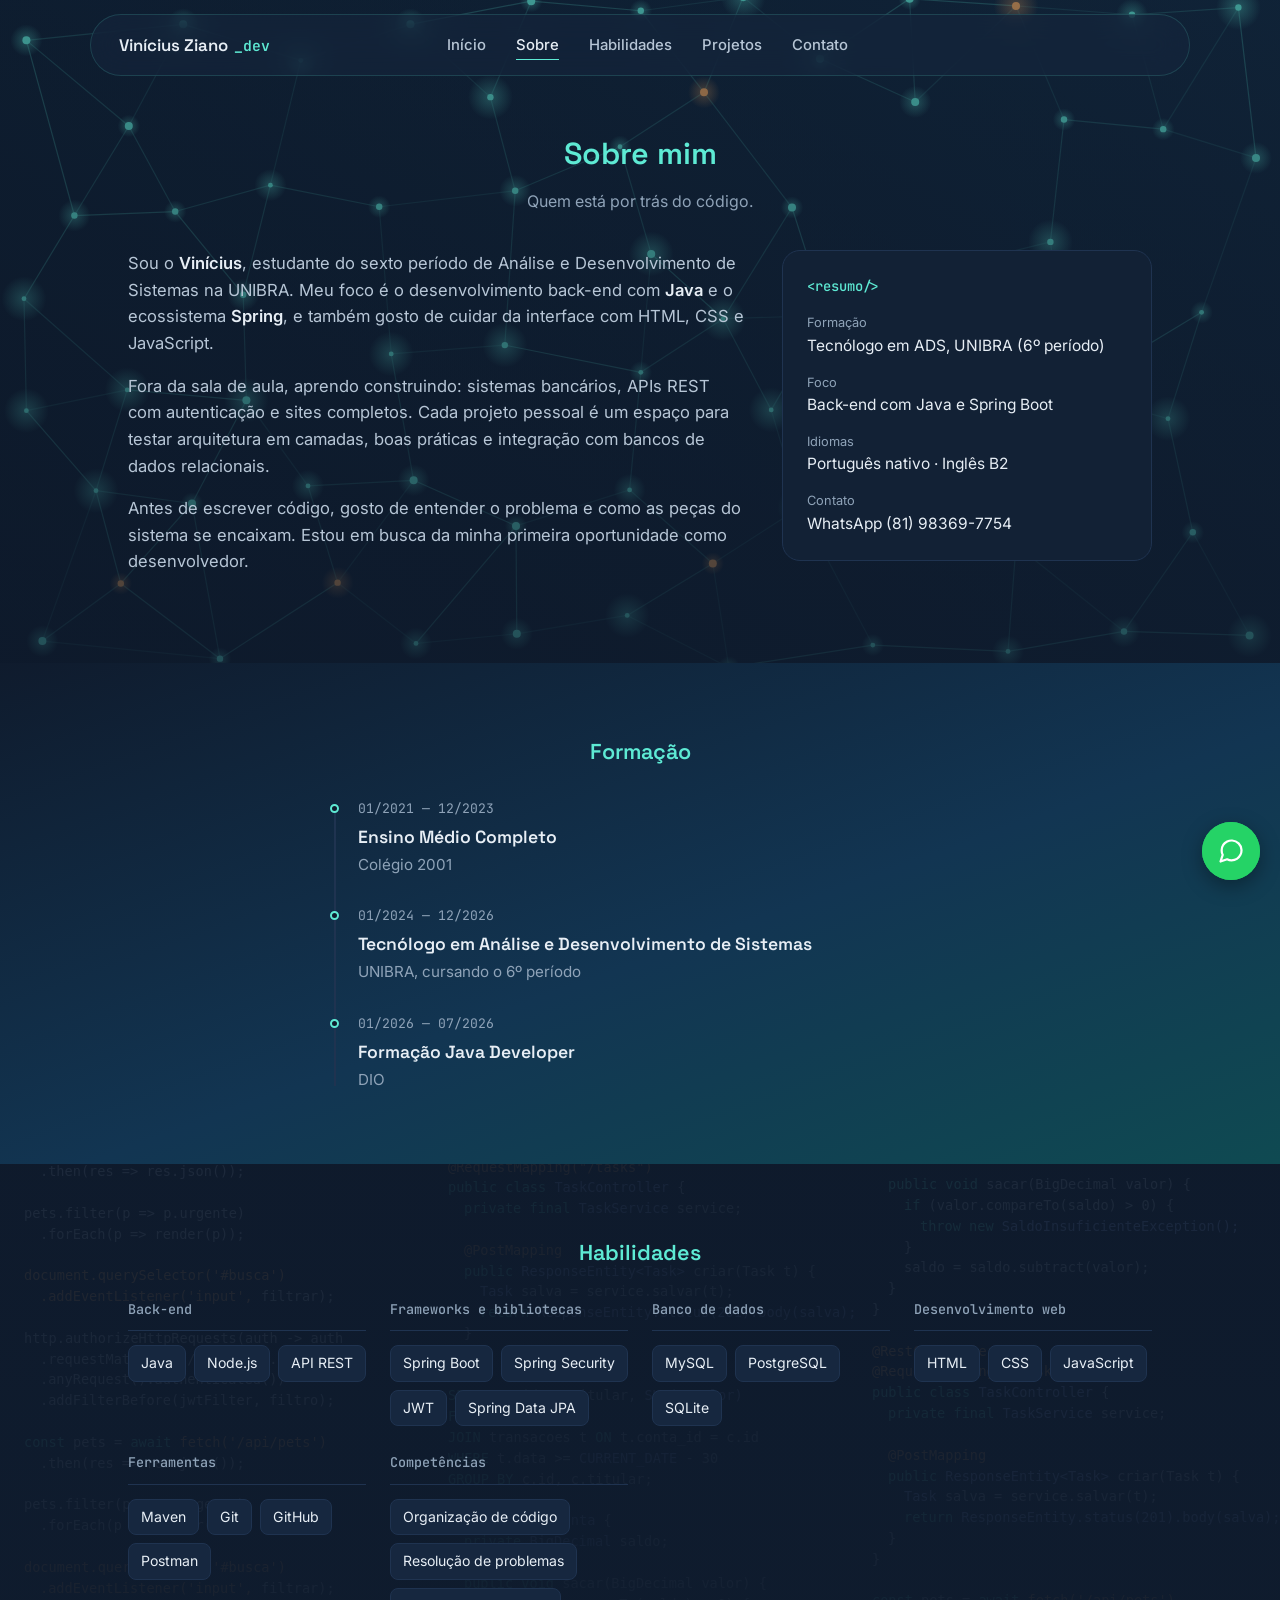
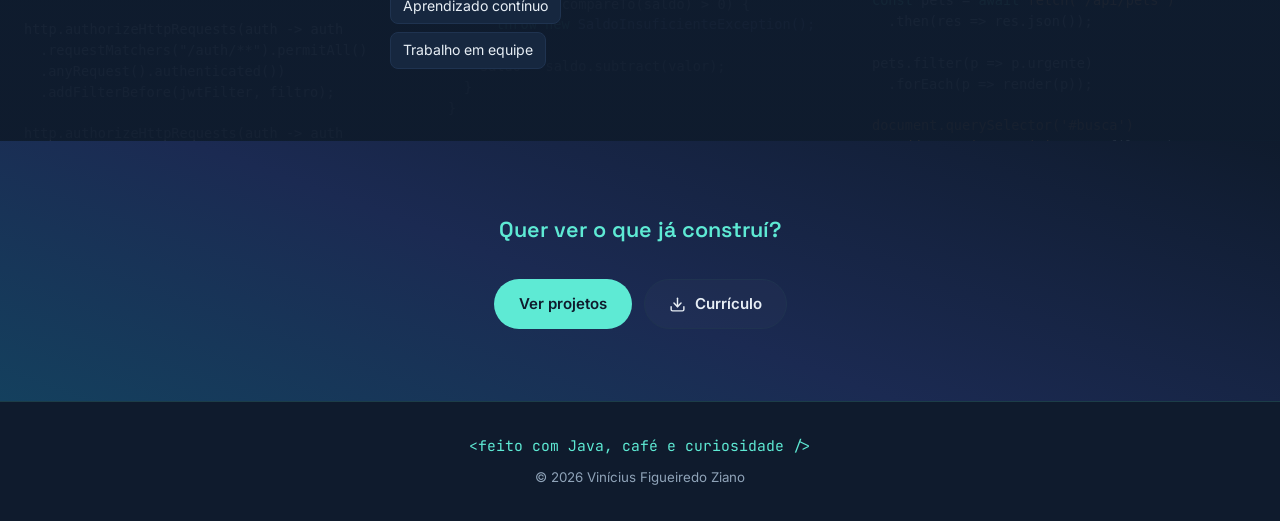
==== sobre.html @ af597173 "Portfólio em duas páginas: início e sobre - Nova página inicial com hero, tecnologias, projetos e co" ====
<!DOCTYPE html>
<html lang="pt-BR">
<head>
<meta charset="UTF-8">
<meta name="viewport" content="width=device-width, initial-scale=1, viewport-fit=cover">
<meta name="description" content="Portfólio de Vinícius Figueiredo Ziano, desenvolvedor de software com foco em Java e Spring Boot.">
<meta name="theme-color" content="#0F1B2D">
<title>Sobre | Vinícius Ziano</title>
<link rel="preconnect" href="https://fonts.googleapis.com"><link rel="preconnect" href="https://fonts.gstatic.com" crossorigin><link href="https://fonts.googleapis.com/css2?family=Space+Grotesk:wght@500;600;700&family=Inter:wght@400;500;600&family=JetBrains+Mono:wght@400;500&display=swap" rel="stylesheet">
<link rel="icon" type="image/png" href="images/icone-portif%C3%B3lio.png">
<link rel="stylesheet" href="css/style.css">
</head>
<body>
<header class="site-header" id="siteHeader">
  <nav class="nav" aria-label="Principal">
    <a class="brand" href="index.html">Vinícius Ziano<span>_dev</span></a>
    <ul class="nav-links" id="navLinks"><li><a href="index.html">Início</a></li><li><a aria-current="page" href="sobre.html">Sobre</a></li><li><a href="index.html#habilidades">Habilidades</a></li><li><a href="index.html#projetos">Projetos</a></li><li><a href="index.html#contato">Contato</a></li></ul>
    <button class="nav-toggle" id="navToggle" type="button" aria-label="Abrir menu" aria-expanded="false"><span></span><span></span><span></span></button>
  </nav>
</header>
<main>
<section class="about-hero bg-img-network">
  <div class="wrap">
    <h1 class="section-title">Sobre mim</h1>
    <p class="section-sub">Quem está por trás do código.</p>
    <div class="about-grid">
      <div class="about-text">
        <p>Sou o <strong>Vinícius</strong>, estudante do sexto período de Análise e Desenvolvimento de Sistemas na UNIBRA. Meu foco é o desenvolvimento back-end com <strong>Java</strong> e o ecossistema <strong>Spring</strong>, e também gosto de cuidar da interface com HTML, CSS e JavaScript.</p>
        <p>Fora da sala de aula, aprendo construindo: sistemas bancários, APIs REST com autenticação e sites completos. Cada projeto pessoal é um espaço para testar arquitetura em camadas, boas práticas e integração com bancos de dados relacionais.</p>
        <p>Antes de escrever código, gosto de entender o problema e como as peças do sistema se encaixam. Estou em busca da minha primeira oportunidade como desenvolvedor.</p>
      </div>
      <aside class="facts" aria-label="Resumo">
        <h3>&lt;resumo/&gt;</h3>
        <dl>
          <div><dt>Formação</dt><dd>Tecnólogo em ADS, UNIBRA (6º período)</dd></div>
          <div><dt>Foco</dt><dd>Back-end com Java e Spring Boot</dd></div>
          <div><dt>Idiomas</dt><dd>Português nativo · Inglês B2</dd></div>
          <div><dt>Contato</dt><dd>WhatsApp (81) 98369-7754</dd></div>
        </dl>
      </aside>
    </div>
  </div>
</section>
<section class="bg-grad-a">
  <div class="wrap">
    <h2 class="block-title">Formação</h2>
    <div class="timeline">
      <div class="tl-item"><div class="tl-period">01/2021 — 12/2023</div><h3>Ensino Médio Completo</h3><p>Colégio 2001</p></div>
      <div class="tl-item"><div class="tl-period">01/2024 — 12/2026</div><h3>Tecnólogo em Análise e Desenvolvimento de Sistemas</h3><p>UNIBRA, cursando o 6º período</p></div>
      <div class="tl-item"><div class="tl-period">01/2026 — 07/2026</div><h3>Formação Java Developer</h3><p>DIO</p></div>
    </div>
  </div>
</section>
<section class="bg-img-code">
  <div class="wrap">
    <h2 class="block-title">Habilidades</h2>
    <div class="skills-grid"><div class="skill-group"><h3>Back-end</h3><div class="chips"><span class="chip">Java</span><span class="chip">Node.js</span><span class="chip">API REST</span></div></div><div class="skill-group"><h3>Frameworks e bibliotecas</h3><div class="chips"><span class="chip">Spring Boot</span><span class="chip">Spring Security</span><span class="chip">JWT</span><span class="chip">Spring Data JPA</span></div></div><div class="skill-group"><h3>Banco de dados</h3><div class="chips"><span class="chip">MySQL</span><span class="chip">PostgreSQL</span><span class="chip">SQLite</span></div></div><div class="skill-group"><h3>Desenvolvimento web</h3><div class="chips"><span class="chip">HTML</span><span class="chip">CSS</span><span class="chip">JavaScript</span></div></div><div class="skill-group"><h3>Ferramentas</h3><div class="chips"><span class="chip">Maven</span><span class="chip">Git</span><span class="chip">GitHub</span><span class="chip">Postman</span></div></div><div class="skill-group"><h3>Competências</h3><div class="chips"><span class="chip">Organização de código</span><span class="chip">Resolução de problemas</span><span class="chip">Aprendizado contínuo</span><span class="chip">Trabalho em equipe</span></div></div></div>
  </div>
</section>
<section class="cta-band bg-grad-b">
  <div class="wrap">
    <h2 class="block-title">Quer ver o que já construí?</h2>
    <div class="hero-cta">
      <a class="btn btn-primary" href="index.html#projetos">Ver projetos</a>
      <a class="btn btn-ghost" href="assets/curriculo-vinicius-ziano.pdf" target="_blank" rel="noopener"><svg viewBox="0 0 24 24" fill="none" stroke="currentColor" stroke-width="2" stroke-linecap="round" stroke-linejoin="round" aria-hidden="true"><path d="M21 15v4a2 2 0 0 1-2 2H5a2 2 0 0 1-2-2v-4"/><polyline points="7 10 12 15 17 10"/><line x1="12" y1="15" x2="12" y2="3"/></svg>Currículo</a>
    </div>
  </div>
</section>
</main>
<footer class="site-footer"><div class="wrap">
  <p class="code-sign">&lt;feito com Java, café e curiosidade /&gt;</p>
  <small>© 2026 Vinícius Figueiredo Ziano</small>
</div></footer>
<a href="https://wa.me/5581983697754" target="_blank" rel="noopener" class="whats-float" aria-label="Falar no WhatsApp"><svg viewBox="0 0 24 24" fill="none" stroke="currentColor" stroke-width="1.9" stroke-linecap="round" stroke-linejoin="round" aria-hidden="true"><path d="M21 11.5a8.38 8.38 0 0 1-.9 3.8 8.5 8.5 0 0 1-7.6 4.7 8.38 8.38 0 0 1-3.8-.9L3 21l1.9-5.7a8.38 8.38 0 0 1-.9-3.8 8.5 8.5 0 0 1 4.7-7.6 8.38 8.38 0 0 1 3.8-.9h.5a8.48 8.48 0 0 1 8 8v.5z"/></svg></a>
<script src="js/main.js"></script>
</body>
</html>
---- css/style.css ----
/* ============ Tokens ============ */
:root {
  --ink-900: #0F1B2D;
  --ink-850: #122135;
  --ink-800: #16273F;
  --ink-700: #1F3350;
  --line: rgba(94, 234, 212, 0.16);
  --cyan: #5EEAD4;
  --cyan-dim: rgba(94, 234, 212, 0.55);
  --amber: #F2A65A;
  --text-100: #E7EEF5;
  --text-300: #B7C6D6;
  --text-400: #8FA3B8;
  --font-display: 'Space Grotesk', 'Inter', sans-serif;
  --font-body: 'Inter', sans-serif;
  --font-mono: 'JetBrains Mono', ui-monospace, monospace;
  --header-h: 60px;
}

*, *::before, *::after { box-sizing: border-box; }
* { margin: 0; padding: 0; }

html { scroll-behavior: smooth; }
body {
  background: var(--ink-900);
  color: var(--text-100);
  font-family: var(--font-body);
  line-height: 1.6;
  -webkit-font-smoothing: antialiased;
  overflow-x: hidden;
}
img, svg { max-width: 100%; }
ul { list-style: none; }
button { font: inherit; color: inherit; }

@media (prefers-reduced-motion: reduce) {
  html { scroll-behavior: auto; }
  *, *::before, *::after { animation: none !important; transition-duration: 0.001ms !important; }
}

a:focus-visible, button:focus-visible {
  outline: 2px solid var(--cyan);
  outline-offset: 3px;
}

.wrap { max-width: 1080px; margin: 0 auto; padding: 0 28px; }
@media (max-width: 640px) { .wrap { padding: 0 20px; } }

.sr-only {
  position: absolute; width: 1px; height: 1px; overflow: hidden;
  clip: rect(0 0 0 0); white-space: nowrap;
}

/* ============ Cabeçalho (pílula translúcida) ============ */
.site-header {
  position: fixed;
  top: calc(14px + env(safe-area-inset-top, 0px));
  left: 50%;
  transform: translateX(-50%);
  width: min(1100px, calc(100% - 28px));
  z-index: 100;
  border-radius: 999px;
  background: rgba(22, 39, 63, 0.5);
  backdrop-filter: blur(16px);
  -webkit-backdrop-filter: blur(16px);
  border: 1px solid var(--line);
  transition: background 0.3s ease, box-shadow 0.3s ease;
}
.site-header.scrolled {
  background: rgba(18, 33, 53, 0.82);
  box-shadow: 0 10px 30px rgba(0, 0, 0, 0.35);
}
.nav {
  display: grid;
  grid-template-columns: 1fr auto 1fr;
  align-items: center;
  height: var(--header-h);
  padding: 0 14px 0 28px;
}
.brand {
  justify-self: start;
  display: flex;
  align-items: baseline;
  gap: 6px;
  font-family: var(--font-display);
  font-weight: 600;
  font-size: 1.05rem;
  color: var(--text-100);
  text-decoration: none;
  background: none;
  border: none;
  cursor: pointer;
}
.brand span { color: var(--cyan); font-family: var(--font-mono); font-size: 0.92rem; }

.nav-links { display: flex; gap: 30px; grid-column: 2; }
.nav-links a, .nav-links button {
  position: relative;
  background: none;
  border: none;
  cursor: pointer;
  padding: 6px 0;
  font-family: var(--font-body);
  font-size: 0.93rem;
  font-weight: 500;
  color: var(--text-300);
  text-decoration: none;
  transition: color 0.2s ease;
}
.nav-links a::after, .nav-links button::after {
  content: '';
  position: absolute; left: 0; bottom: 0;
  width: 0; height: 1.5px;
  background: var(--cyan);
  transition: width 0.25s ease;
}
.nav-links a:hover, .nav-links button:hover,
.nav-links [aria-current="page"] { color: var(--text-100); }
.nav-links a:hover::after, .nav-links button:hover::after,
.nav-links [aria-current="page"]::after { width: 100%; }

.nav-toggle { display: none; }

@media (max-width: 760px) {
  .nav { grid-template-columns: 1fr auto; padding: 0 12px 0 22px; }
  .nav-links {
    display: none;
    position: absolute;
    top: calc(100% + 10px);
    left: 0; right: 0;
    flex-direction: column;
    gap: 0;
    padding: 8px;
    border-radius: 20px;
    background: rgba(18, 33, 53, 0.96);
    border: 1px solid var(--line);
    box-shadow: 0 14px 34px rgba(0, 0, 0, 0.4);
  }
  .nav-links.open { display: flex; }
  .nav-links li { width: 100%; }
  .nav-links a, .nav-links button { display: block; width: 100%; text-align: left; padding: 14px 16px; border-radius: 12px; }
  .nav-links a::after, .nav-links button::after { display: none; }
  .nav-links a:hover, .nav-links button:hover { background: rgba(94, 234, 212, 0.07); }
  .nav-toggle {
    display: flex; flex-direction: column; gap: 5px;
    grid-column: 2;
    background: none; border: none; cursor: pointer; padding: 10px;
  }
  .nav-toggle span { width: 22px; height: 1.5px; background: var(--text-100); transition: transform 0.25s ease, opacity 0.25s ease; }
  .nav-toggle.open span:nth-child(1) { transform: translateY(6.5px) rotate(45deg); }
  .nav-toggle.open span:nth-child(2) { opacity: 0; }
  .nav-toggle.open span:nth-child(3) { transform: translateY(-6.5px) rotate(-45deg); }
}

/* ============ Botões ============ */
.btn {
  display: inline-flex; align-items: center; gap: 9px;
  padding: 12px 24px;
  border-radius: 999px;
  border: 1px solid transparent;
  font-family: var(--font-body);
  font-weight: 600;
  font-size: 0.94rem;
  text-decoration: none;
  cursor: pointer;
  transition: transform 0.18s ease, background 0.18s ease, border-color 0.18s ease;
}
.btn:hover { transform: translateY(-2px); }
.btn svg { width: 17px; height: 17px; flex: none; }
.btn-primary { background: var(--cyan); color: var(--ink-900); }
.btn-primary:hover { background: #7ff0e2; }
.btn-ghost { background: rgba(255,255,255,0.02); border-color: var(--ink-700); color: var(--text-100); }
.btn-ghost:hover { border-color: var(--cyan-dim); background: rgba(94, 234, 212, 0.06); }
.btn-sm { padding: 9px 18px; font-size: 0.88rem; }

/* ============ Seções ============ */
.page[hidden] { display: none; }
section { padding: 72px 0; scroll-margin-top: 90px; }
.section-title {
  text-align: center;
  font-family: var(--font-display);
  font-weight: 600;
  font-size: clamp(1.5rem, 3vw, 1.9rem);
  color: var(--cyan);
  margin-bottom: 10px;
}
.section-sub { text-align: center; color: var(--text-400); max-width: 52ch; margin: 0 auto 36px; }

/* ============ Hero ============ */
.hero {
  min-height: 100svh;
  display: flex; align-items: center;
  padding: 110px 0 56px;
}
.hero-grid { display: grid; grid-template-columns: 1.05fr 0.95fr; gap: 24px; align-items: center; }
.greet {
  font-family: var(--font-mono);
  font-size: clamp(1.15rem, 2.4vw, 1.5rem);
  font-weight: 500;
  color: var(--cyan);
  margin-bottom: 18px;
}
.hero h1 {
  font-family: var(--font-display);
  font-weight: 700;
  font-size: clamp(2.1rem, 4.8vw, 3.3rem);
  line-height: 1.1;
  letter-spacing: -0.015em;
  max-width: 16ch;
}
.lede { margin-top: 20px; max-width: 46ch; font-size: 1.08rem; color: var(--text-300); }
.hero-cta { display: flex; flex-wrap: wrap; gap: 12px; margin-top: 32px; }

.hero-art { position: relative; display: flex; justify-content: center; }
.hero-art::before {
  content: '';
  position: absolute; inset: 8% 4% 2%;
  background: radial-gradient(closest-side, rgba(94, 234, 212, 0.16), transparent 70%);
  z-index: 0;
}
.pixel-dev {
  position: relative; z-index: 1;
  width: min(480px, 100%); height: auto;
  image-rendering: pixelated;
  filter: drop-shadow(0 22px 34px rgba(0, 0, 0, 0.45));
}
.cursor { animation: blink 1.1s steps(1) infinite; }
@keyframes blink { 50% { opacity: 0; } }

@media (max-width: 860px) {
  .hero { min-height: auto; padding-top: 110px; }
  .hero-grid { grid-template-columns: 1fr; }
  .hero-art { order: -1; }
  .pixel-dev { width: min(340px, 82%); }
}

/* ============ Tecnologias ============ */
.tech-groups { display: grid; gap: 34px; }
.tech-group h3 {
  text-align: center;
  font-family: var(--font-mono);
  font-weight: 500;
  font-size: 0.86rem;
  color: var(--text-300);
  margin-bottom: 16px;
}
.tech-grid {
  display: flex; flex-wrap: wrap; justify-content: center;
  gap: 16px;
  max-width: 940px;
  margin: 0 auto;
}
.tech-card {
  display: flex; flex-direction: column; align-items: center; gap: 12px;
  width: 150px;
  padding: 24px 12px 20px;
  border-radius: 16px;
  background: var(--ink-850);
  border: 1px solid var(--ink-700);
  transition: transform 0.2s ease, border-color 0.2s ease;
}
.tech-card:hover { transform: translateY(-3px); border-color: var(--cyan-dim); }
.tech-icon {
  width: 52px; height: 52px;
  display: grid; place-items: center;
  border-radius: 14px;
  background: rgba(94, 234, 212, 0.08);
  border: 1px solid rgba(94, 234, 212, 0.2);
  color: var(--cyan);
}
.tech-icon svg { width: 26px; height: 26px; }
.tech-icon .glyph { font-family: var(--font-mono); font-weight: 500; font-size: 1.05rem; }
.tech-card span.name { font-size: 0.9rem; color: var(--text-300); font-weight: 500; }

/* ============ Projetos ============ */
.cards { display: grid; grid-template-columns: repeat(auto-fit, minmax(300px, 1fr)); gap: 22px; }
.card {
  display: flex; flex-direction: column;
  border-radius: 18px;
  background: var(--ink-850);
  border: 1px solid var(--ink-700);
  overflow: hidden;
  transition: transform 0.2s ease, border-color 0.2s ease;
}
.card:hover { transform: translateY(-4px); border-color: var(--cyan-dim); }

.stage {
  position: relative;
  aspect-ratio: 16 / 10;
  background: #123a52 url(../assets/pattern.svg) center / cover;
  overflow: hidden;
}
.dev { position: absolute; background: #050b14; border: 3px solid #050b14; box-shadow: 0 8px 20px rgba(0, 0, 0, 0.45); }
.dev img { display: block; width: 100%; height: 100%; object-fit: cover; object-position: top left; }
.laptop { left: 5%; bottom: 17%; width: 66%; aspect-ratio: 16 / 10; border-radius: 8px 8px 0 0; }
.laptop img { border-radius: 4px 4px 0 0; }
.laptop::after {
  content: ''; position: absolute; left: -6%; top: 100%; width: 112%; height: 9px;
  background: linear-gradient(#d3dce7, #98a6b6); border-radius: 0 0 12px 12px;
}
.tablet { right: 15%; bottom: 17%; width: 19%; aspect-ratio: 3 / 4; border-radius: 7px; }
.tablet img { border-radius: 4px; }
.phone { right: 4%; bottom: 17%; width: 10%; aspect-ratio: 9 / 19; border-radius: 8px; }
.phone img { border-radius: 5px; }

.card-body { display: flex; flex-direction: column; flex: 1; padding: 22px 22px 24px; }
.card h3 { font-family: var(--font-display); font-weight: 600; font-size: 1.25rem; color: var(--cyan); margin-bottom: 8px; }
.card p { color: var(--text-300); font-size: 0.95rem; margin-bottom: 16px; }
.tags { display: flex; flex-wrap: wrap; gap: 7px; margin-bottom: 20px; }
.tag {
  font-family: var(--font-mono); font-size: 0.74rem;
  color: var(--text-300);
  background: var(--ink-800); border: 1px solid var(--ink-700);
  padding: 4px 10px; border-radius: 999px;
}
.card-actions { margin-top: auto; display: flex; justify-content: center; gap: 8px; flex-wrap: wrap; }
.card-actions .btn { padding: 9px 14px; font-size: 0.85rem; gap: 7px; }
.card-actions .btn svg { width: 15px; height: 15px; }
.note { text-align: center; margin-top: 22px; font-size: 0.85rem; color: var(--text-400); }

/* ============ Contato ============ */
.contact { text-align: center; }
.contact-row { display: flex; flex-wrap: wrap; align-items: center; justify-content: center; gap: 14px 28px; margin-top: 8px; }
.mail-line { display: inline-flex; align-items: center; gap: 10px; color: var(--text-300); font-size: 0.98rem; }
.mail-line svg { width: 18px; height: 18px; color: var(--cyan); }
.mail-link { color: var(--text-100); text-decoration: none; border-bottom: 1.5px solid var(--cyan); padding-bottom: 1px; transition: color 0.2s ease; }
.mail-link:hover { color: var(--cyan); }
.copy-btn {
  background: none; border: 1px solid var(--ink-700); border-radius: 999px;
  padding: 5px 12px; font-size: 0.8rem; color: var(--text-400); cursor: pointer;
  transition: color 0.2s ease, border-color 0.2s ease;
}
.copy-btn:hover { color: var(--cyan); border-color: var(--cyan-dim); }
.social { display: flex; flex-wrap: wrap; justify-content: center; gap: 10px; }

/* ============ Rodapé ============ */
.site-footer { border-top: 1px solid var(--line); padding: 32px 0 calc(32px + env(safe-area-inset-bottom, 0px)); text-align: center; }
.code-sign { font-family: var(--font-mono); color: var(--cyan); font-size: 0.92rem; margin-bottom: 6px; }
.site-footer small { color: var(--text-400); }

/* ============ Página Sobre ============ */
.about-hero { padding-top: 130px; }
.about-grid { display: grid; grid-template-columns: 1.25fr 0.75fr; gap: 36px; align-items: start; margin-top: 36px; }
@media (max-width: 860px) { .about-grid { grid-template-columns: 1fr; } }
.about-text p { color: var(--text-300); font-size: 1.04rem; margin-bottom: 16px; max-width: 62ch; }
.about-text p strong { color: var(--text-100); font-weight: 600; }
.facts { border-radius: 18px; background: var(--ink-850); border: 1px solid var(--ink-700); padding: 24px; }
.facts h3 { font-family: var(--font-mono); font-size: 0.86rem; font-weight: 500; color: var(--cyan); margin-bottom: 16px; }
.facts dl { display: grid; gap: 14px; }
.facts dt { font-size: 0.8rem; color: var(--text-400); }
.facts dd { color: var(--text-100); font-size: 0.97rem; }

.block-title { font-family: var(--font-display); font-weight: 600; font-size: 1.35rem; color: var(--cyan); text-align: center; margin-bottom: 28px; }

.timeline { position: relative; max-width: 620px; margin: 0 auto; padding-left: 28px; }
.timeline::before { content: ''; position: absolute; left: 4px; top: 6px; bottom: 6px; width: 1.5px; background: var(--ink-700); }
.tl-item { position: relative; padding-bottom: 28px; }
.tl-item:last-child { padding-bottom: 0; }
.tl-item::before {
  content: ''; position: absolute; left: -28px; top: 6px;
  width: 9px; height: 9px; border-radius: 50%;
  background: var(--ink-900); border: 2px solid var(--cyan);
}
.tl-period { font-family: var(--font-mono); font-size: 0.82rem; color: var(--text-400); margin-bottom: 4px; }
.tl-item h3 { font-family: var(--font-display); font-size: 1.1rem; font-weight: 600; margin-bottom: 2px; }
.tl-item p { color: var(--text-400); font-size: 0.95rem; }

.skills-grid { display: grid; grid-template-columns: repeat(auto-fit, minmax(230px, 1fr)); gap: 26px 24px; }
.skill-group h3 { font-family: var(--font-mono); font-size: 0.84rem; font-weight: 500; color: var(--text-400); margin-bottom: 14px; padding-bottom: 10px; border-bottom: 1px solid var(--ink-700); }
.chips { display: flex; flex-wrap: wrap; gap: 8px; }
.chip { font-size: 0.88rem; background: var(--ink-800); border: 1px solid var(--ink-700); padding: 6px 12px; border-radius: 8px; }

.cta-band { text-align: center; }
.cta-band .hero-cta { justify-content: center; }
.cta-band p { color: var(--text-300); margin-bottom: 4px; }

/* ============ Bolha do WhatsApp ============ */
.whats-float {
  position: fixed;
  right: max(20px, env(safe-area-inset-right, 0px));
  bottom: max(20px, env(safe-area-inset-bottom, 0px));
  z-index: 200;
  width: 58px; height: 58px; border-radius: 50%;
  background: #25D366;
  display: grid; place-items: center;
  box-shadow: 0 6px 20px rgba(0, 0, 0, 0.35);
  text-decoration: none;
}
.whats-float::before {
  content: ''; position: absolute; inset: 0; border-radius: 50%;
  background: #25D366;
  animation: pulse 2.4s ease-out infinite;
}
.whats-float svg { position: relative; width: 28px; height: 28px; color: #fff; }
.whats-float:hover { filter: brightness(1.06); }
@keyframes pulse { 0% { transform: scale(1); opacity: 0.55; } 100% { transform: scale(1.9); opacity: 0; } }
@media (max-width: 640px) { .whats-float { width: 52px; height: 52px; } }

@media (max-width: 520px) {
  .tech-grid { gap: 12px; }
  .tech-card { width: calc((100% - 24px) / 3); padding: 18px 6px 14px; }
}

[hidden] { display: none !important; }

/* ============ Fundos alternados (imagem / degradê) ============ */
.bg-grad-a { background: linear-gradient(160deg, #0F1B2D 0%, #123552 55%, #0f4a52 100%); }
.bg-grad-b { background: linear-gradient(200deg, #0F1B2D 0%, #1b2a52 55%, #14405e 100%); }
.bg-img-circuit, .bg-img-code, .bg-img-network { background-size: cover; background-position: center; background-repeat: no-repeat; }
.bg-img-circuit { background-image: linear-gradient(180deg, rgba(15, 27, 45, 0.45), rgba(15, 27, 45, 0.78)), url(../assets/bg-circuit.svg); }
.bg-img-code    { background-image: linear-gradient(180deg, rgba(15, 27, 45, 0.8), rgba(15, 27, 45, 0.92)), url(../assets/bg-code.svg); }
.bg-img-network { background-image: linear-gradient(180deg, rgba(15, 27, 45, 0.4), rgba(15, 27, 45, 0.75)), url(../assets/bg-network.svg); }
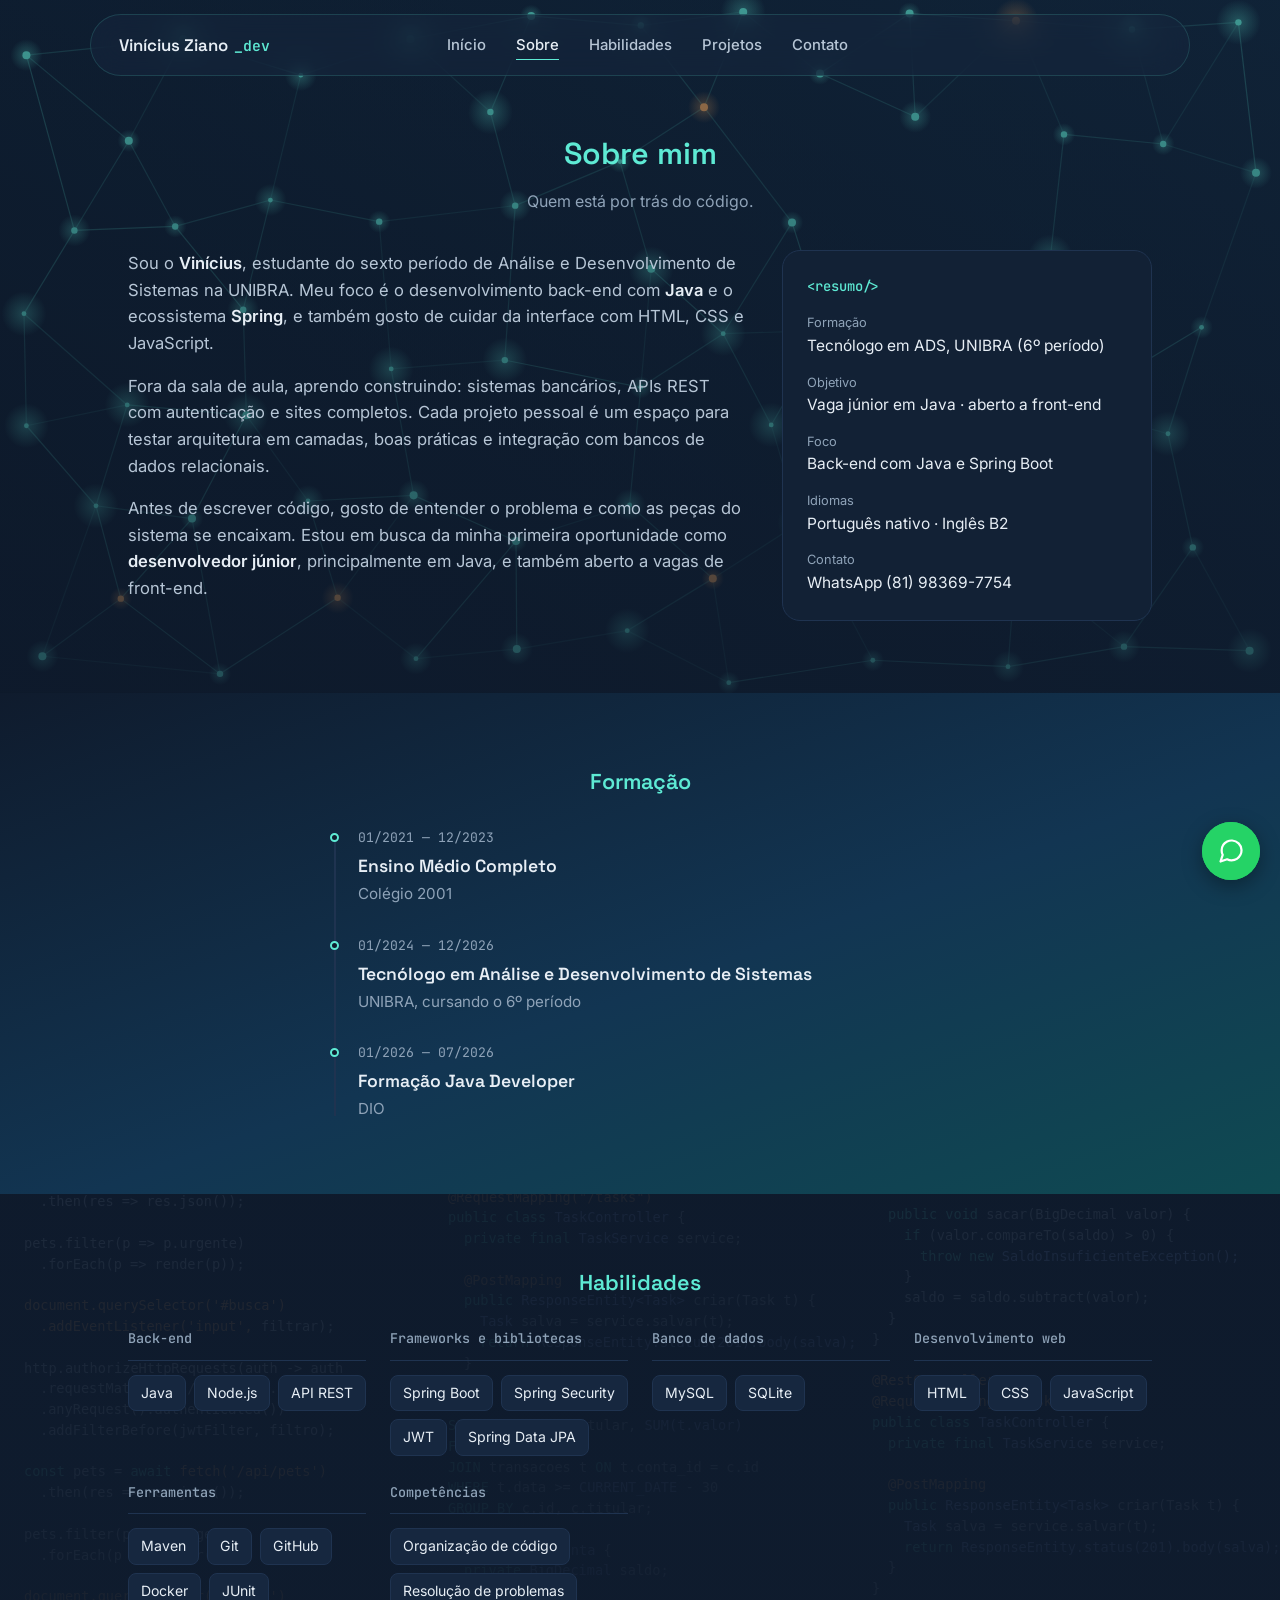
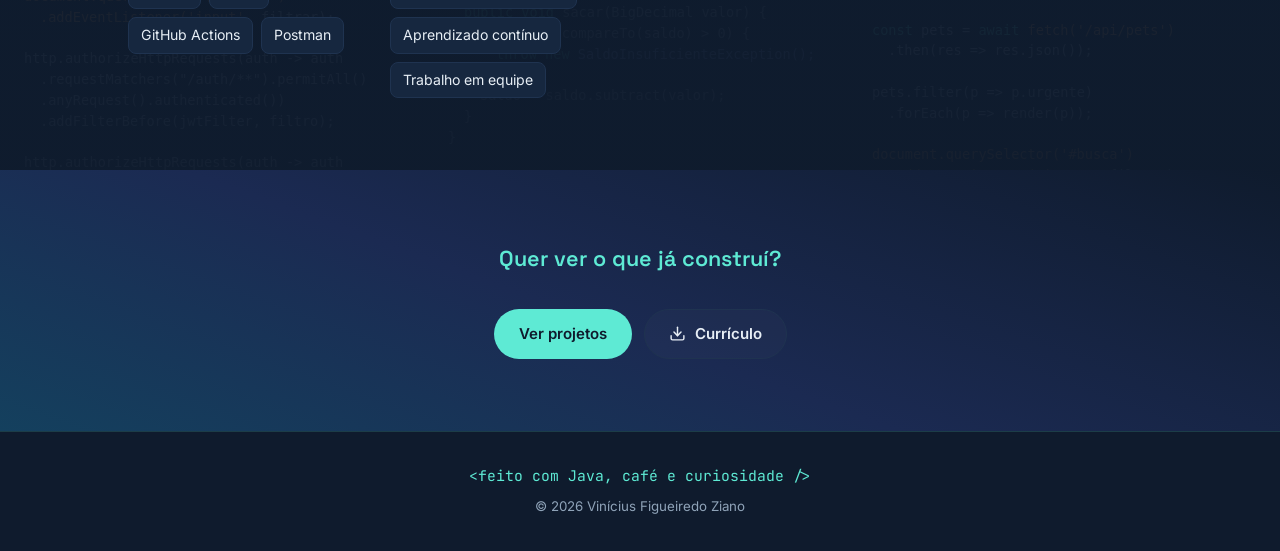
==== commit 7325b80d: "feat: vaga júnior, problema/solução nos projetos e prints reais - Badge "Disponível para vaga júnior" ====
--- a/sobre.html
+++ b/sobre.html
@@ -3,8 +3,12 @@
 <head>
 <meta charset="UTF-8">
 <meta name="viewport" content="width=device-width, initial-scale=1, viewport-fit=cover">
-<meta name="description" content="Portfólio de Vinícius Figueiredo Ziano, desenvolvedor de software com foco em Java e Spring Boot.">
+<meta name="description" content="Portfólio de Vinícius Figueiredo Ziano, desenvolvedor júnior com foco em Java e Spring Boot, aberto a oportunidades em front-end.">
 <meta name="theme-color" content="#0F1B2D">
+<meta property="og:type" content="website">
+<meta property="og:locale" content="pt_BR">
+<meta property="og:title" content="Sobre | Vinícius Ziano">
+<meta property="og:description" content="Portfólio de Vinícius Figueiredo Ziano, desenvolvedor júnior com foco em Java e Spring Boot, aberto a oportunidades em front-end.">
 <title>Sobre | Vinícius Ziano</title>
 <link rel="preconnect" href="https://fonts.googleapis.com"><link rel="preconnect" href="https://fonts.gstatic.com" crossorigin><link href="https://fonts.googleapis.com/css2?family=Space+Grotesk:wght@500;600;700&family=Inter:wght@400;500;600&family=JetBrains+Mono:wght@400;500&display=swap" rel="stylesheet">
 <link rel="icon" type="image/png" href="images/icone-portif%C3%B3lio.png">
@@ -27,12 +31,13 @@
       <div class="about-text">
         <p>Sou o <strong>Vinícius</strong>, estudante do sexto período de Análise e Desenvolvimento de Sistemas na UNIBRA. Meu foco é o desenvolvimento back-end com <strong>Java</strong> e o ecossistema <strong>Spring</strong>, e também gosto de cuidar da interface com HTML, CSS e JavaScript.</p>
         <p>Fora da sala de aula, aprendo construindo: sistemas bancários, APIs REST com autenticação e sites completos. Cada projeto pessoal é um espaço para testar arquitetura em camadas, boas práticas e integração com bancos de dados relacionais.</p>
-        <p>Antes de escrever código, gosto de entender o problema e como as peças do sistema se encaixam. Estou em busca da minha primeira oportunidade como desenvolvedor.</p>
+        <p>Antes de escrever código, gosto de entender o problema e como as peças do sistema se encaixam. Estou em busca da minha primeira oportunidade como <strong>desenvolvedor júnior</strong>, principalmente em Java, e também aberto a vagas de front-end.</p>
       </div>
       <aside class="facts" aria-label="Resumo">
         <h3>&lt;resumo/&gt;</h3>
         <dl>
           <div><dt>Formação</dt><dd>Tecnólogo em ADS, UNIBRA (6º período)</dd></div>
+          <div><dt>Objetivo</dt><dd>Vaga júnior em Java · aberto a front-end</dd></div>
           <div><dt>Foco</dt><dd>Back-end com Java e Spring Boot</dd></div>
           <div><dt>Idiomas</dt><dd>Português nativo · Inglês B2</dd></div>
           <div><dt>Contato</dt><dd>WhatsApp (81) 98369-7754</dd></div>
@@ -54,7 +59,7 @@
 <section class="bg-img-code">
   <div class="wrap">
     <h2 class="block-title">Habilidades</h2>
-    <div class="skills-grid"><div class="skill-group"><h3>Back-end</h3><div class="chips"><span class="chip">Java</span><span class="chip">Node.js</span><span class="chip">API REST</span></div></div><div class="skill-group"><h3>Frameworks e bibliotecas</h3><div class="chips"><span class="chip">Spring Boot</span><span class="chip">Spring Security</span><span class="chip">JWT</span><span class="chip">Spring Data JPA</span></div></div><div class="skill-group"><h3>Banco de dados</h3><div class="chips"><span class="chip">MySQL</span><span class="chip">PostgreSQL</span><span class="chip">SQLite</span></div></div><div class="skill-group"><h3>Desenvolvimento web</h3><div class="chips"><span class="chip">HTML</span><span class="chip">CSS</span><span class="chip">JavaScript</span></div></div><div class="skill-group"><h3>Ferramentas</h3><div class="chips"><span class="chip">Maven</span><span class="chip">Git</span><span class="chip">GitHub</span><span class="chip">Postman</span></div></div><div class="skill-group"><h3>Competências</h3><div class="chips"><span class="chip">Organização de código</span><span class="chip">Resolução de problemas</span><span class="chip">Aprendizado contínuo</span><span class="chip">Trabalho em equipe</span></div></div></div>
+    <div class="skills-grid"><div class="skill-group"><h3>Back-end</h3><div class="chips"><span class="chip">Java</span><span class="chip">Node.js</span><span class="chip">API REST</span></div></div><div class="skill-group"><h3>Frameworks e bibliotecas</h3><div class="chips"><span class="chip">Spring Boot</span><span class="chip">Spring Security</span><span class="chip">JWT</span><span class="chip">Spring Data JPA</span></div></div><div class="skill-group"><h3>Banco de dados</h3><div class="chips"><span class="chip">MySQL</span><span class="chip">SQLite</span></div></div><div class="skill-group"><h3>Desenvolvimento web</h3><div class="chips"><span class="chip">HTML</span><span class="chip">CSS</span><span class="chip">JavaScript</span></div></div><div class="skill-group"><h3>Ferramentas</h3><div class="chips"><span class="chip">Maven</span><span class="chip">Git</span><span class="chip">GitHub</span><span class="chip">Docker</span><span class="chip">JUnit</span><span class="chip">GitHub Actions</span><span class="chip">Postman</span></div></div><div class="skill-group"><h3>Competências</h3><div class="chips"><span class="chip">Organização de código</span><span class="chip">Resolução de problemas</span><span class="chip">Aprendizado contínuo</span><span class="chip">Trabalho em equipe</span></div></div></div>
   </div>
 </section>
 <section class="cta-band bg-grad-b">
--- a/css/style.css
+++ b/css/style.css
@@ -410,3 +410,35 @@
 .bg-img-circuit { background-image: linear-gradient(180deg, rgba(15, 27, 45, 0.45), rgba(15, 27, 45, 0.78)), url(../assets/bg-circuit.svg); }
 .bg-img-code    { background-image: linear-gradient(180deg, rgba(15, 27, 45, 0.8), rgba(15, 27, 45, 0.92)), url(../assets/bg-code.svg); }
 .bg-img-network { background-image: linear-gradient(180deg, rgba(15, 27, 45, 0.4), rgba(15, 27, 45, 0.75)), url(../assets/bg-network.svg); }
+
+/* ============ Disponibilidade (vaga júnior) ============ */
+.avail {
+  display: inline-flex; align-items: center; gap: 12px;
+  margin-top: 22px; padding: 10px 18px;
+  border: 1px solid var(--line); border-radius: 14px;
+  background: rgba(94, 234, 212, 0.07);
+}
+.avail strong { display: block; font-size: 0.95rem; font-weight: 600; color: var(--text-100); }
+.avail small { display: block; font-size: 0.82rem; color: var(--text-400); }
+.avail .dot {
+  flex: none; width: 10px; height: 10px; border-radius: 50%;
+  background: #4ade80; box-shadow: 0 0 0 0 rgba(74, 222, 128, 0.6);
+  animation: avail-pulse 2.2s infinite;
+}
+@keyframes avail-pulse {
+  0% { box-shadow: 0 0 0 0 rgba(74, 222, 128, 0.55); }
+  70% { box-shadow: 0 0 0 10px rgba(74, 222, 128, 0); }
+  100% { box-shadow: 0 0 0 0 rgba(74, 222, 128, 0); }
+}
+
+/* ============ Problema / Solução nos cards ============ */
+.ps { display: flex; flex-direction: column; gap: 10px; margin-bottom: 18px; }
+.ps-row { display: grid; grid-template-columns: 76px 1fr; gap: 10px; align-items: start; }
+.ps-label {
+  font-family: var(--font-mono); font-size: 0.68rem; font-weight: 500;
+  text-transform: uppercase; letter-spacing: 0.06em; text-align: center;
+  padding: 4px 0; border-radius: 6px; margin-top: 1px;
+}
+.ps-label.problem { background: rgba(242, 166, 90, 0.14); color: var(--amber); }
+.ps-label.solution { background: rgba(94, 234, 212, 0.12); color: var(--cyan); }
+.ps-text { font-size: 0.88rem; line-height: 1.5; color: var(--text-300); }
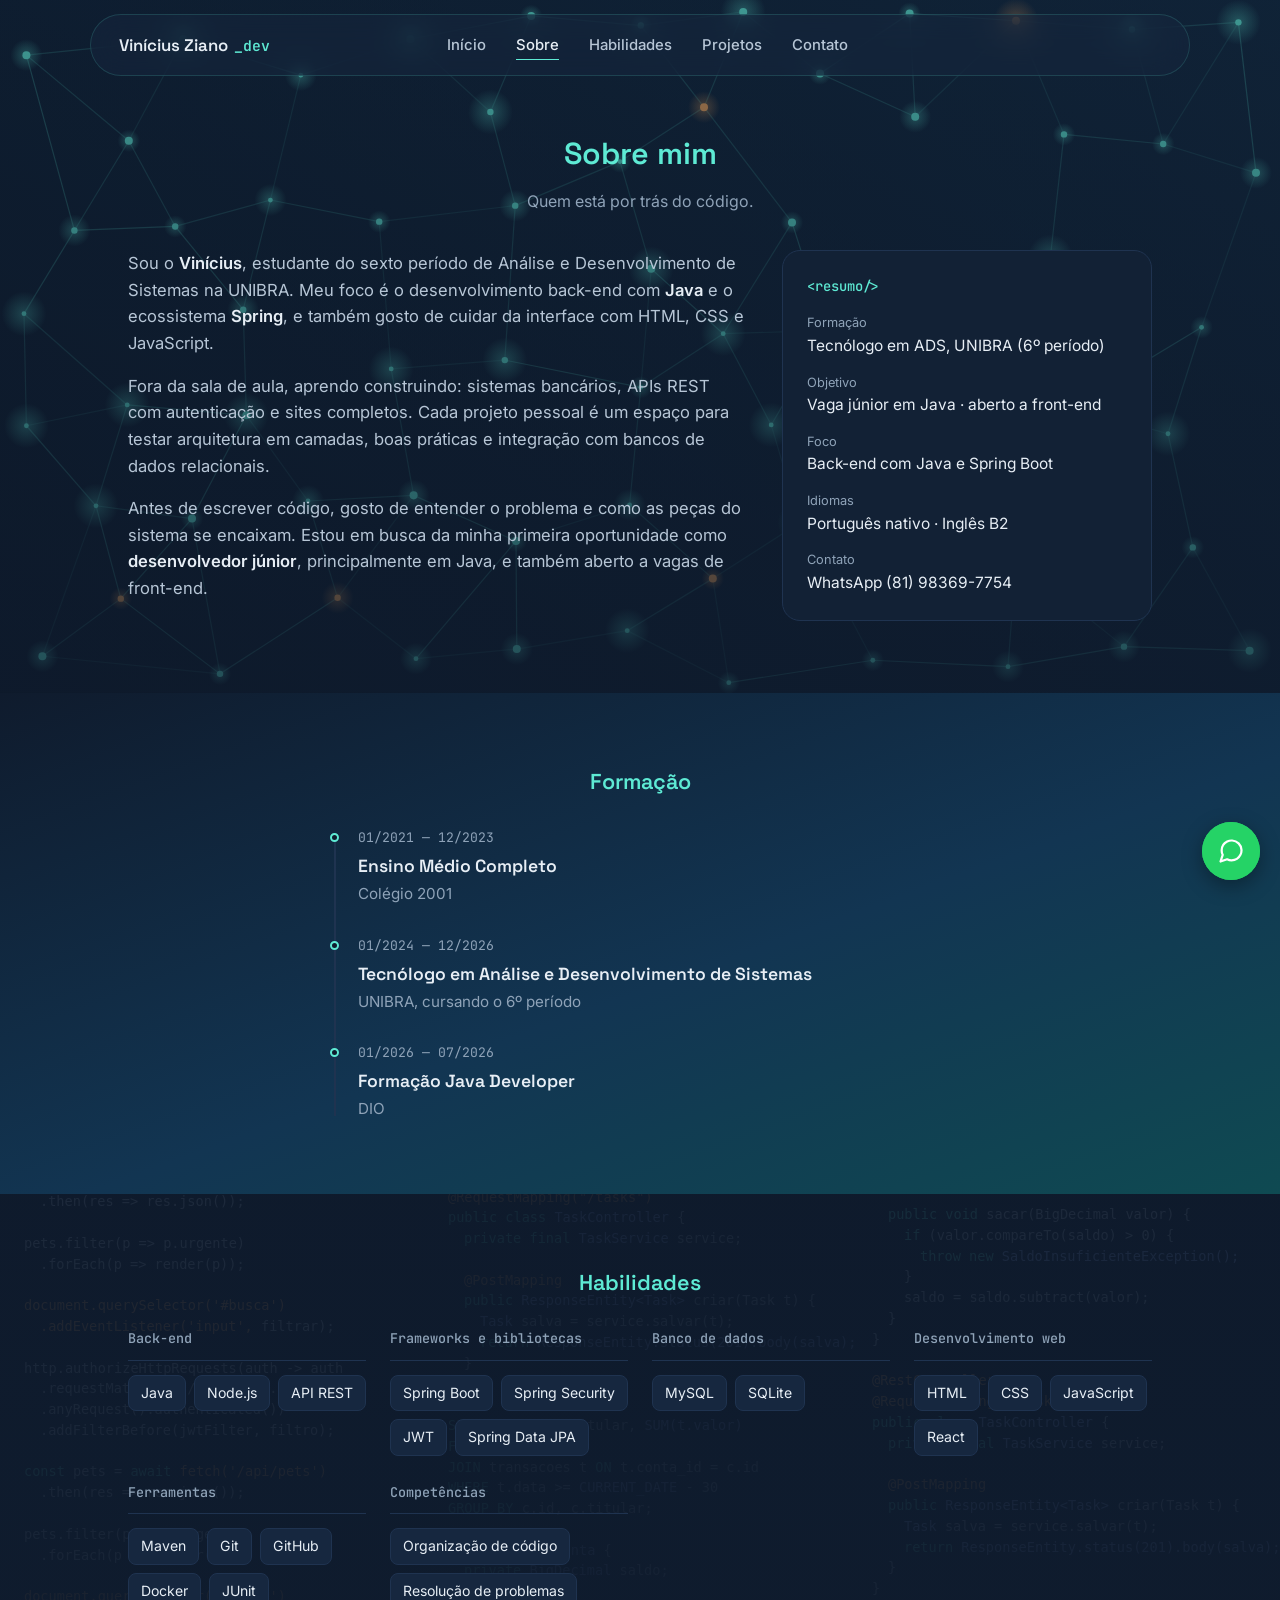
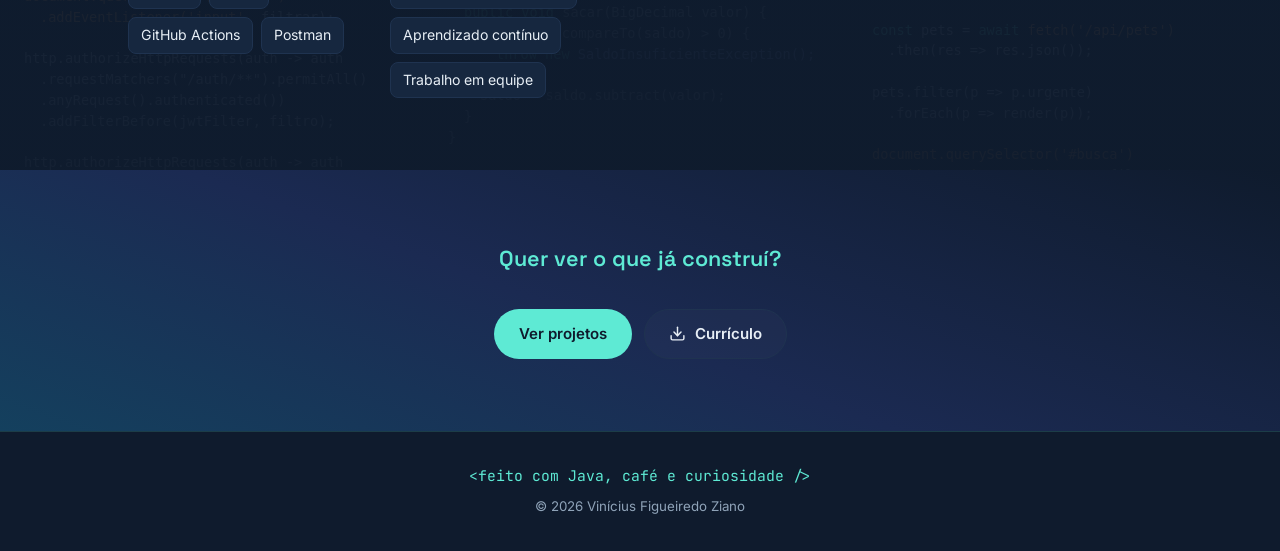
==== commit b315c3d5: "Adiciona fundo animado Wave Mesh no hero e React nas habilidades de front-end Co-Authored-By: Claude" ====
--- a/sobre.html
+++ b/sobre.html
@@ -59,7 +59,7 @@
 <section class="bg-img-code">
   <div class="wrap">
     <h2 class="block-title">Habilidades</h2>
-    <div class="skills-grid"><div class="skill-group"><h3>Back-end</h3><div class="chips"><span class="chip">Java</span><span class="chip">Node.js</span><span class="chip">API REST</span></div></div><div class="skill-group"><h3>Frameworks e bibliotecas</h3><div class="chips"><span class="chip">Spring Boot</span><span class="chip">Spring Security</span><span class="chip">JWT</span><span class="chip">Spring Data JPA</span></div></div><div class="skill-group"><h3>Banco de dados</h3><div class="chips"><span class="chip">MySQL</span><span class="chip">SQLite</span></div></div><div class="skill-group"><h3>Desenvolvimento web</h3><div class="chips"><span class="chip">HTML</span><span class="chip">CSS</span><span class="chip">JavaScript</span></div></div><div class="skill-group"><h3>Ferramentas</h3><div class="chips"><span class="chip">Maven</span><span class="chip">Git</span><span class="chip">GitHub</span><span class="chip">Docker</span><span class="chip">JUnit</span><span class="chip">GitHub Actions</span><span class="chip">Postman</span></div></div><div class="skill-group"><h3>Competências</h3><div class="chips"><span class="chip">Organização de código</span><span class="chip">Resolução de problemas</span><span class="chip">Aprendizado contínuo</span><span class="chip">Trabalho em equipe</span></div></div></div>
+    <div class="skills-grid"><div class="skill-group"><h3>Back-end</h3><div class="chips"><span class="chip">Java</span><span class="chip">Node.js</span><span class="chip">API REST</span></div></div><div class="skill-group"><h3>Frameworks e bibliotecas</h3><div class="chips"><span class="chip">Spring Boot</span><span class="chip">Spring Security</span><span class="chip">JWT</span><span class="chip">Spring Data JPA</span></div></div><div class="skill-group"><h3>Banco de dados</h3><div class="chips"><span class="chip">MySQL</span><span class="chip">SQLite</span></div></div><div class="skill-group"><h3>Desenvolvimento web</h3><div class="chips"><span class="chip">HTML</span><span class="chip">CSS</span><span class="chip">JavaScript</span><span class="chip">React</span></div></div><div class="skill-group"><h3>Ferramentas</h3><div class="chips"><span class="chip">Maven</span><span class="chip">Git</span><span class="chip">GitHub</span><span class="chip">Docker</span><span class="chip">JUnit</span><span class="chip">GitHub Actions</span><span class="chip">Postman</span></div></div><div class="skill-group"><h3>Competências</h3><div class="chips"><span class="chip">Organização de código</span><span class="chip">Resolução de problemas</span><span class="chip">Aprendizado contínuo</span><span class="chip">Trabalho em equipe</span></div></div></div>
   </div>
 </section>
 <section class="cta-band bg-grad-b">
--- a/css/style.css
+++ b/css/style.css
@@ -234,6 +234,34 @@
   .pixel-dev { width: min(340px, 82%); }
 }
 
+/* Fundo animado (Wave Mesh) no hero */
+.hero-wave {
+  position: relative;
+  isolation: isolate;
+  overflow: hidden;
+  background:
+    radial-gradient(120% 60% at 50% 30%, rgba(94, 234, 212, 0.08), transparent 60%),
+    var(--ink-900);
+}
+.wave-canvas {
+  position: absolute; inset: 0;
+  width: 100%; height: 100%;
+  display: block;
+  opacity: 0.85;
+  z-index: 0;
+}
+/* Escurece a área do texto e funde a base do hero com a seção seguinte */
+.hero-wave::after {
+  content: '';
+  position: absolute; inset: 0;
+  z-index: 0;
+  pointer-events: none;
+  background:
+    linear-gradient(180deg, transparent 80%, var(--ink-900) 100%),
+    linear-gradient(90deg, rgba(15, 27, 45, 0.7) 0%, rgba(15, 27, 45, 0.25) 55%, transparent 100%);
+}
+.hero-wave > .wrap { position: relative; z-index: 1; }
+
 /* ============ Tecnologias ============ */
 .tech-groups { display: grid; gap: 34px; }
 .tech-group h3 {
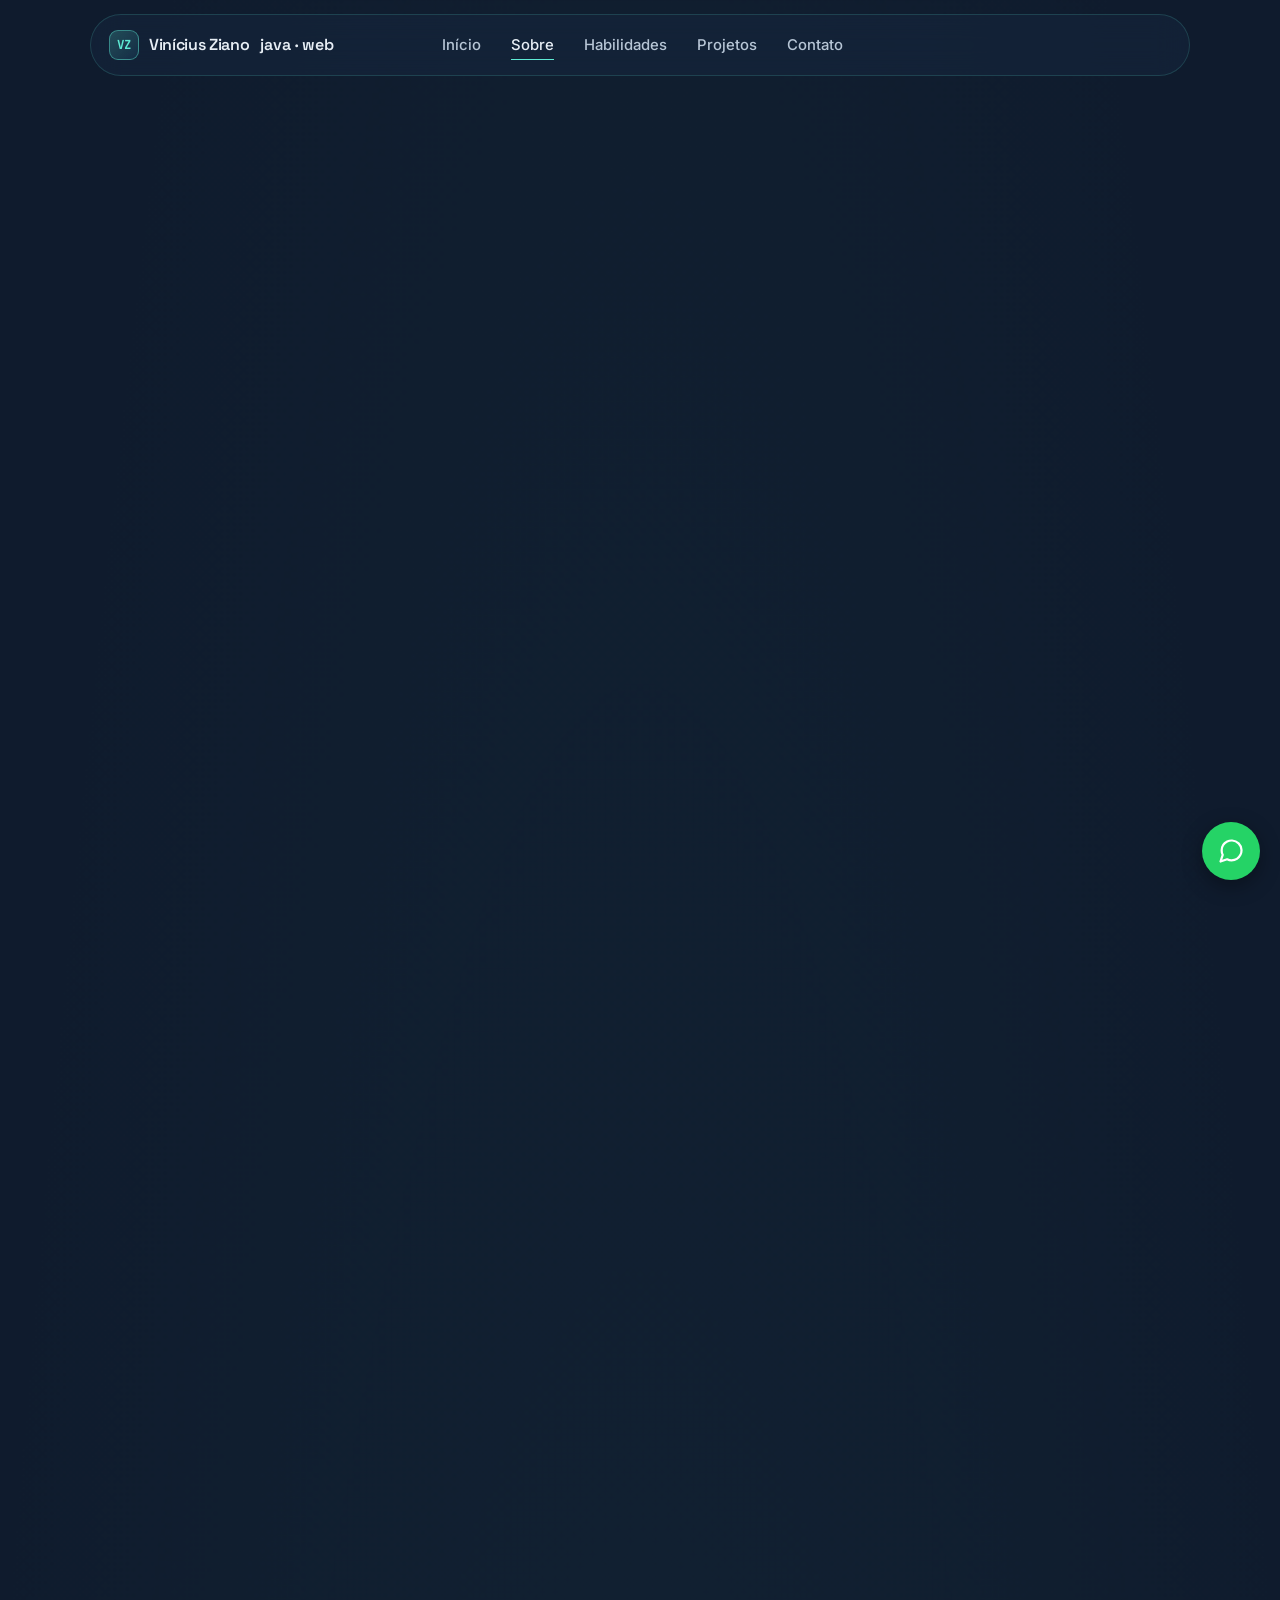
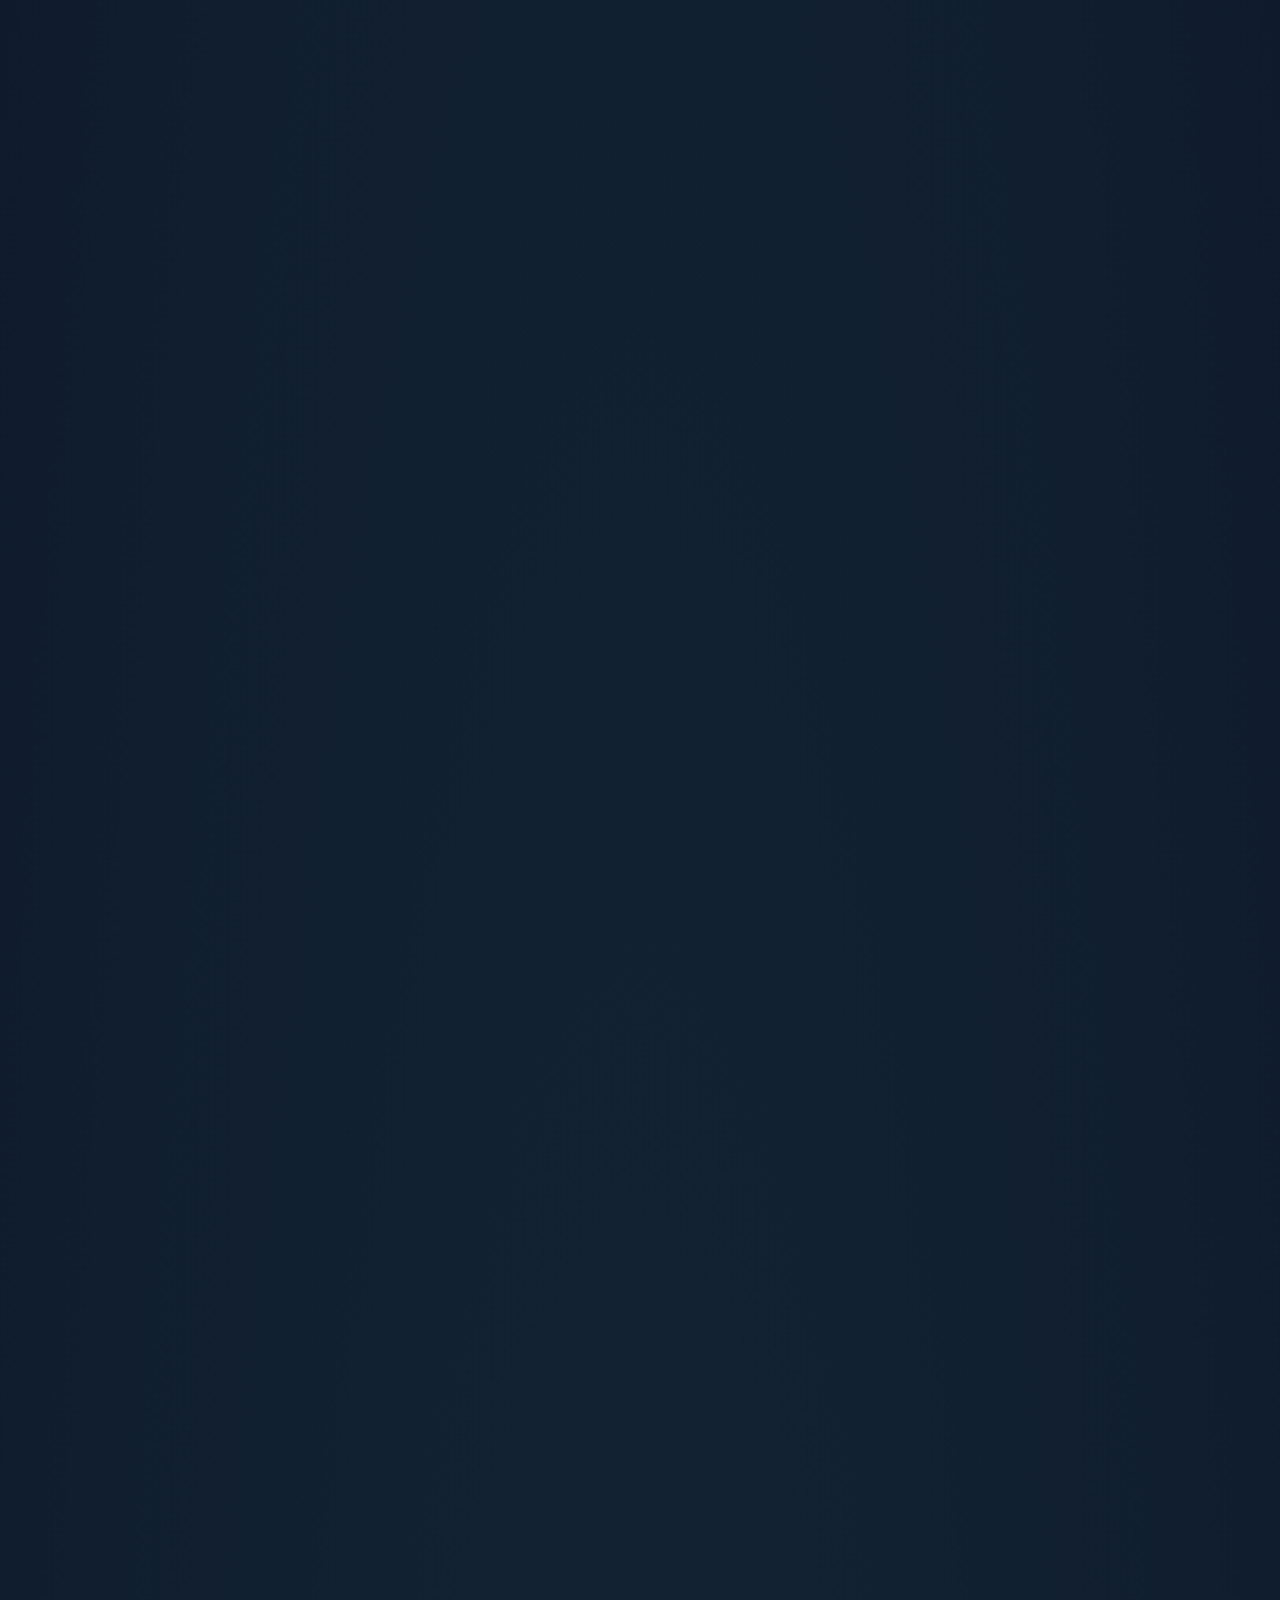
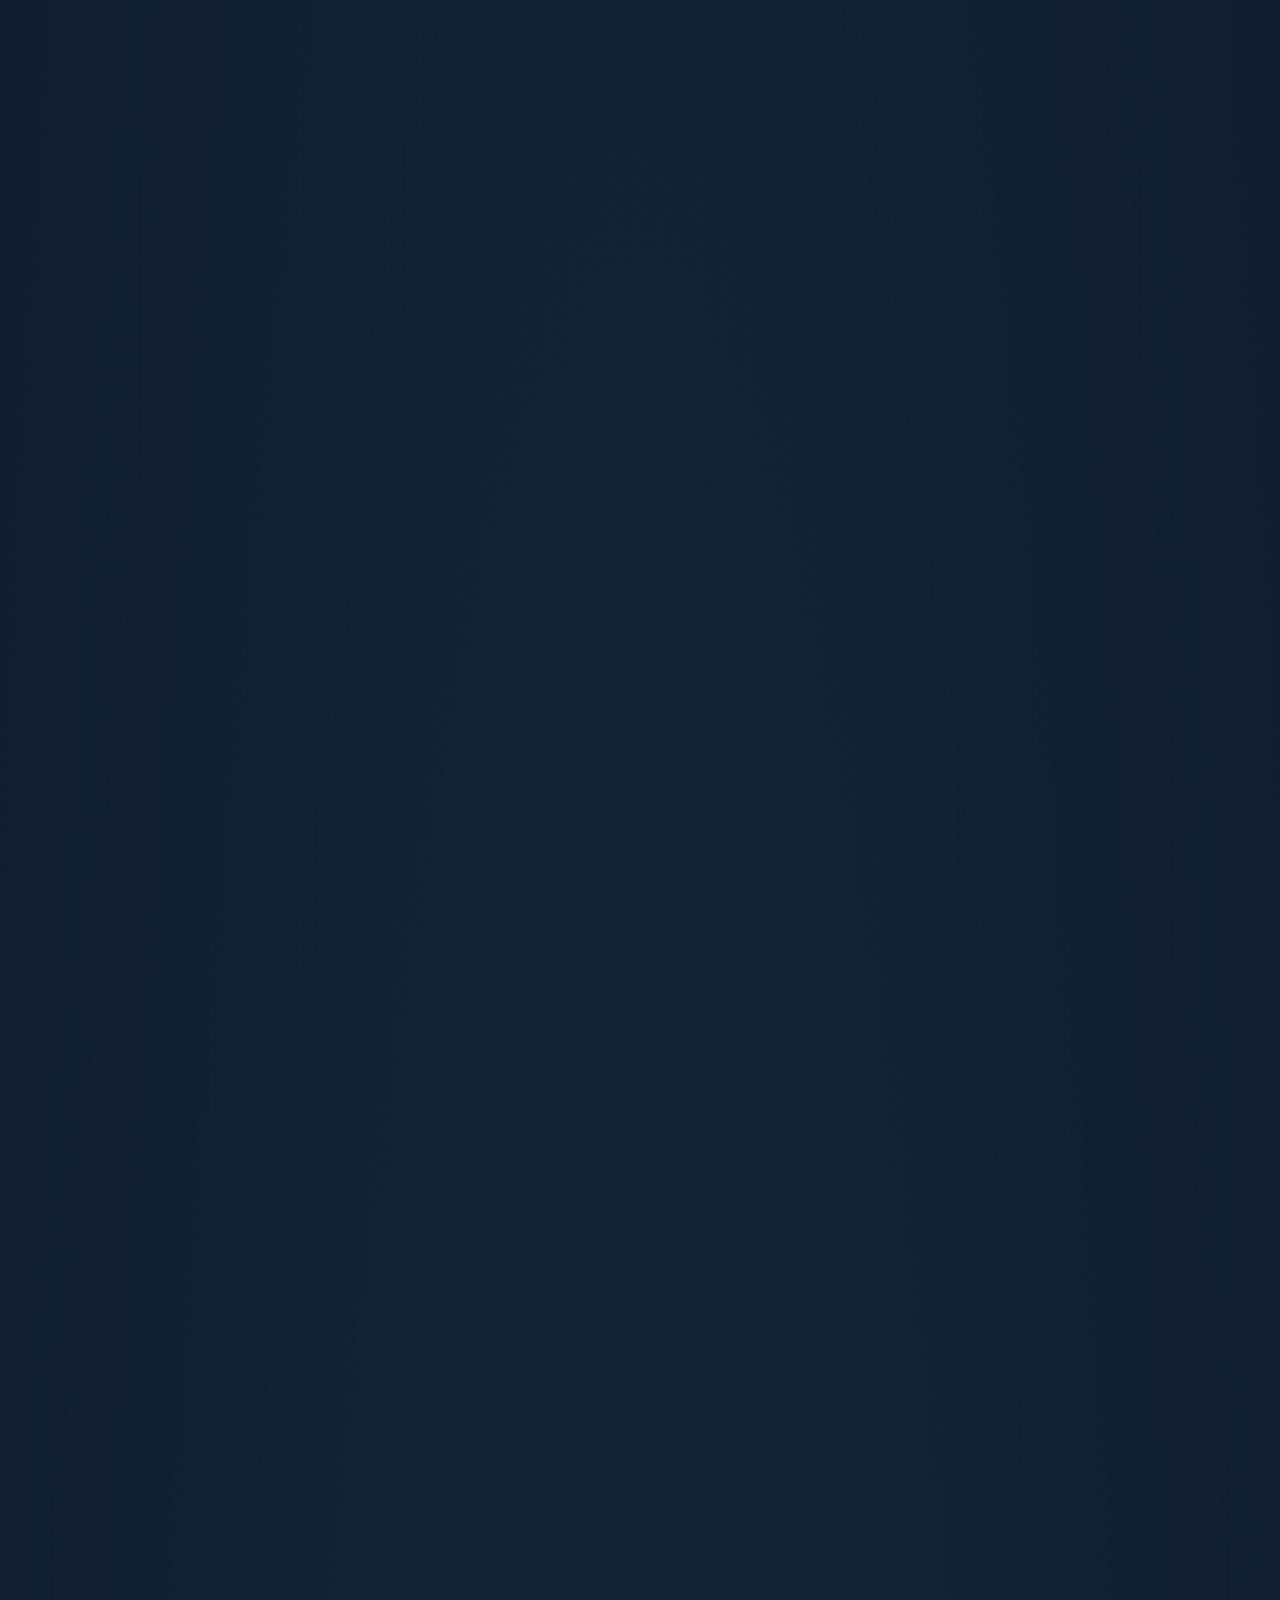
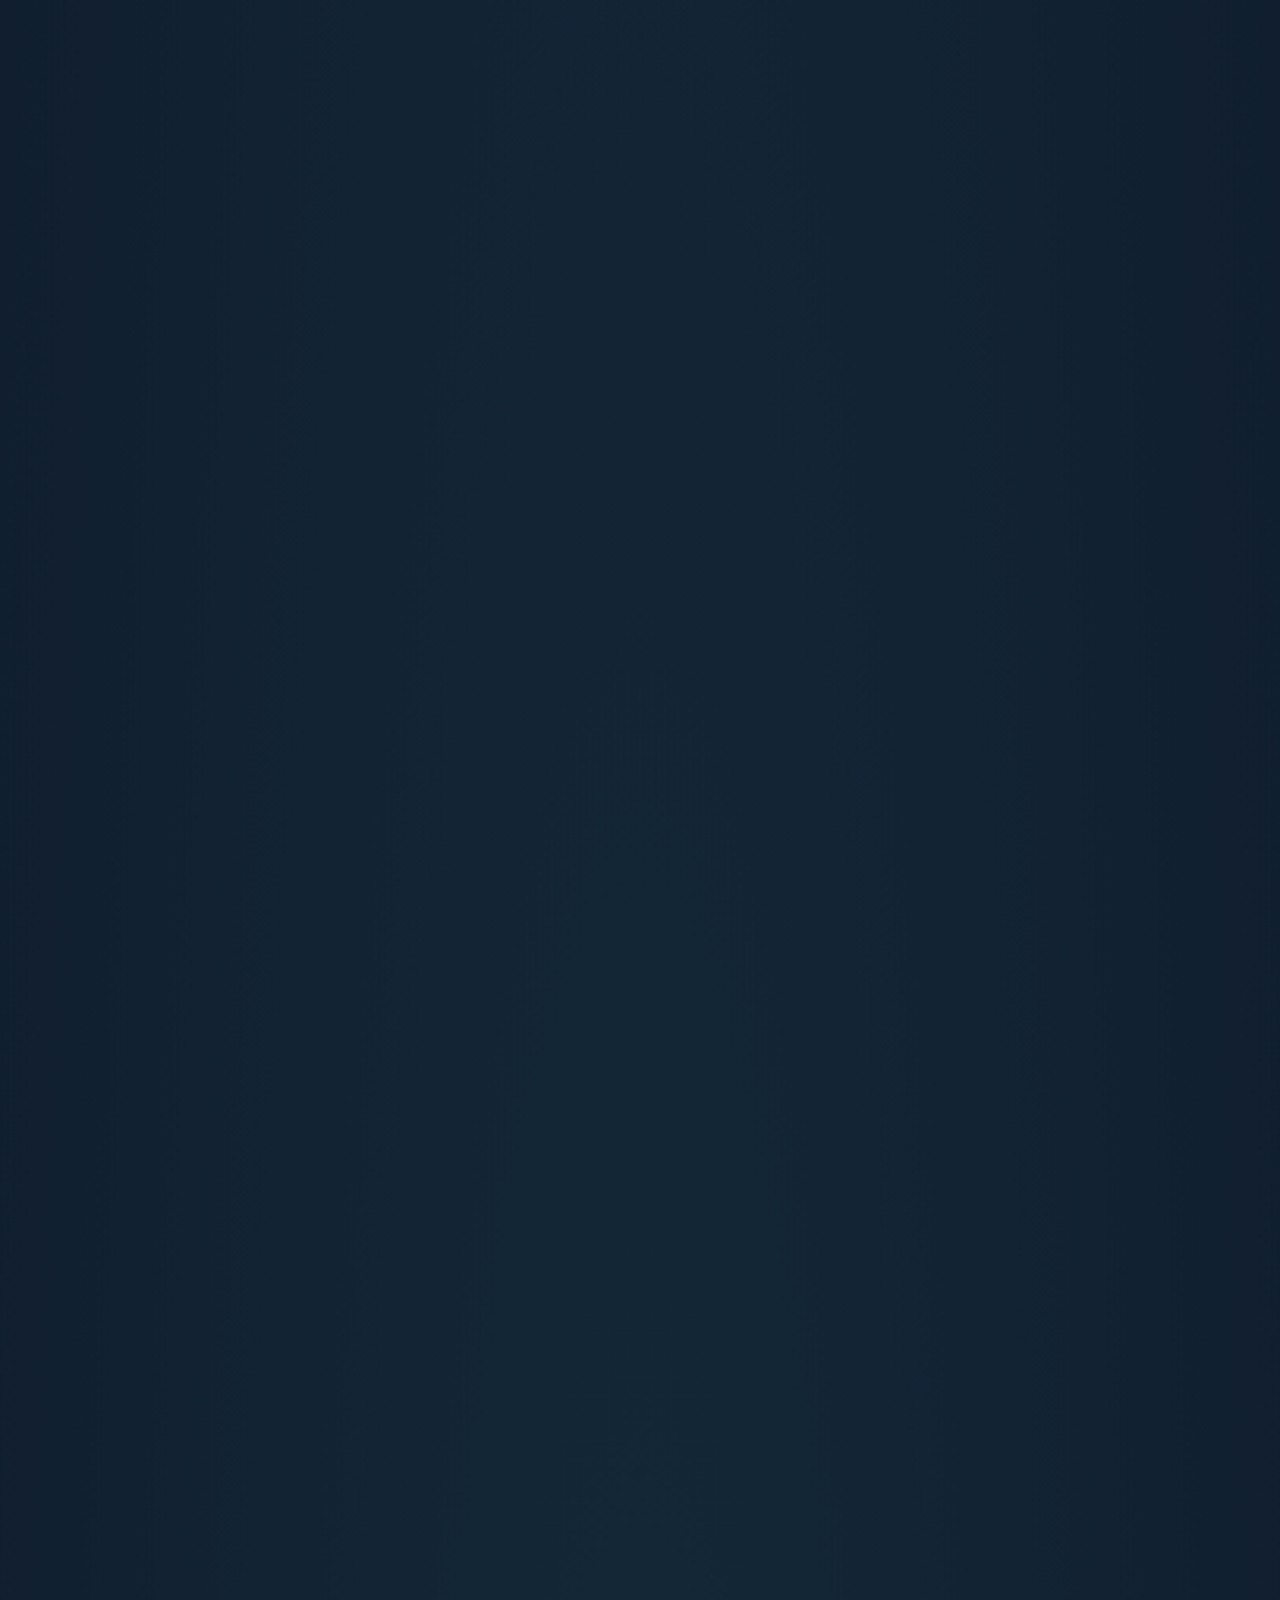
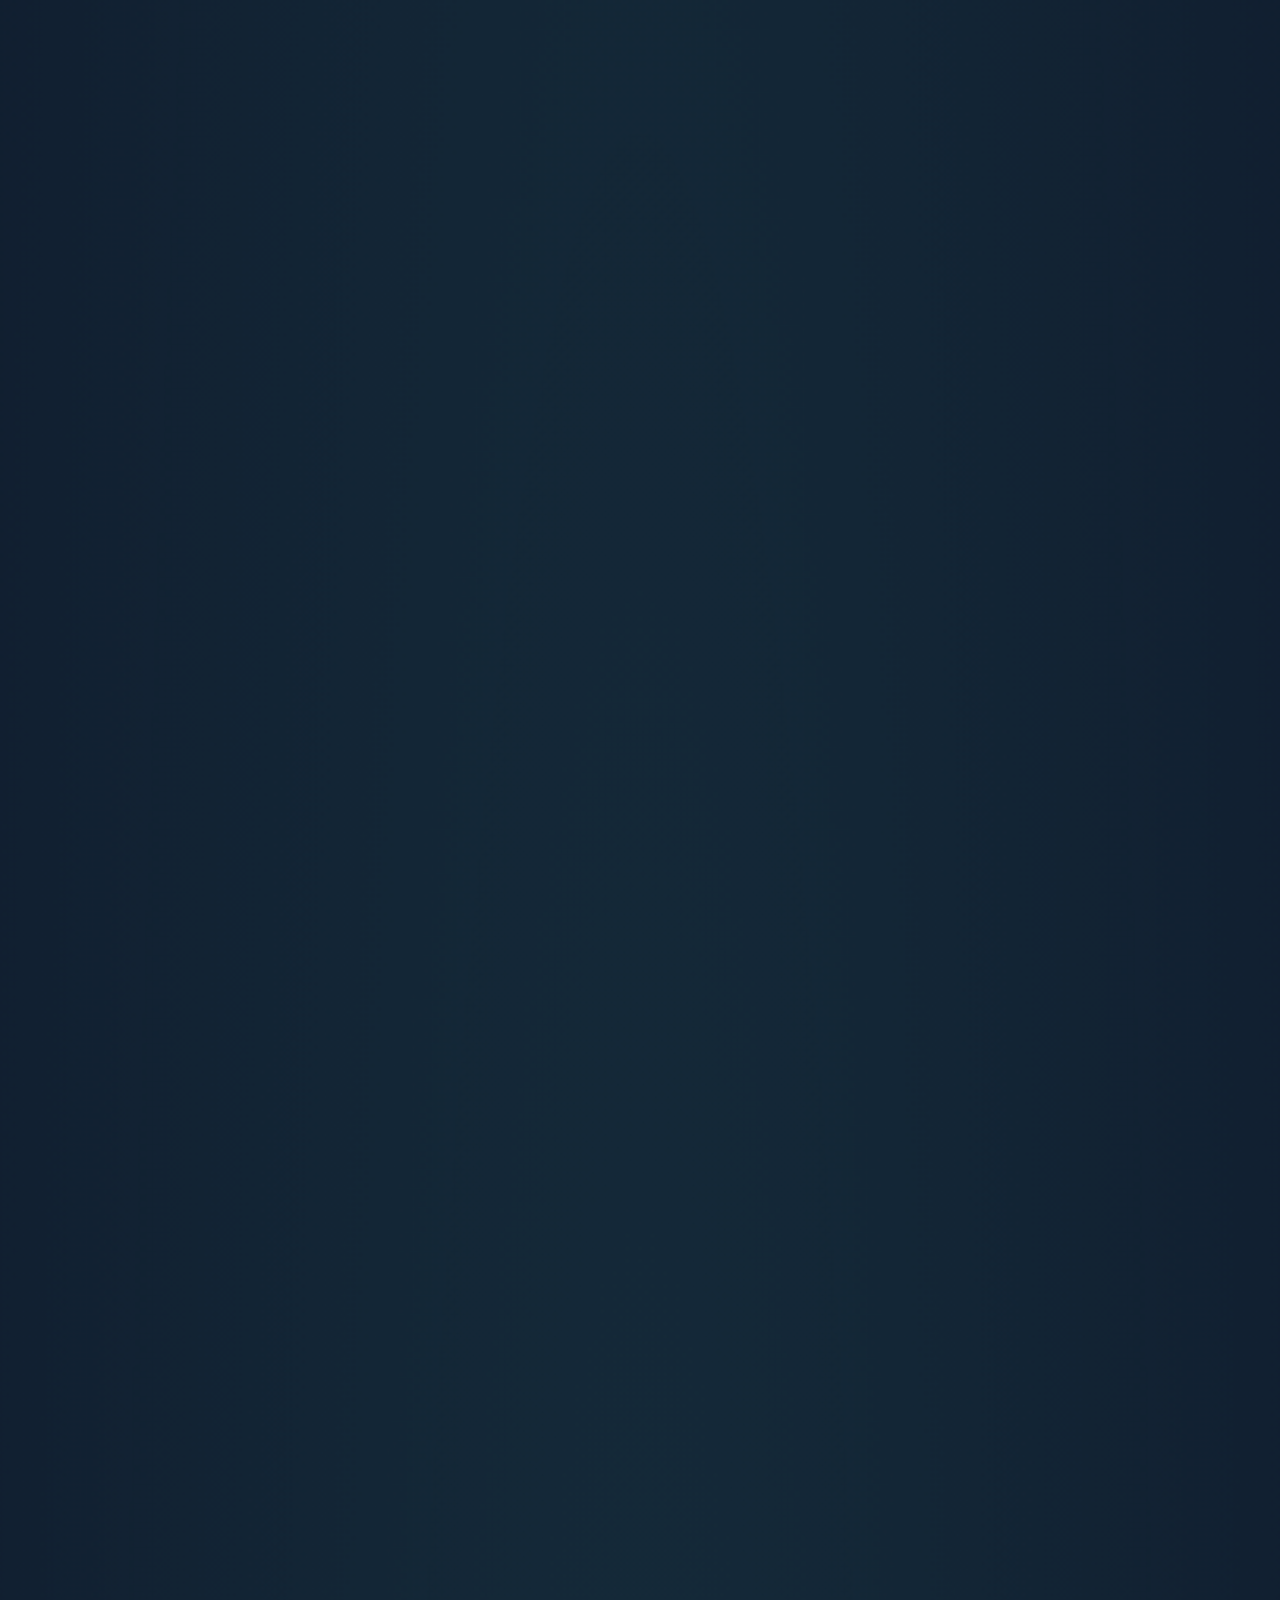
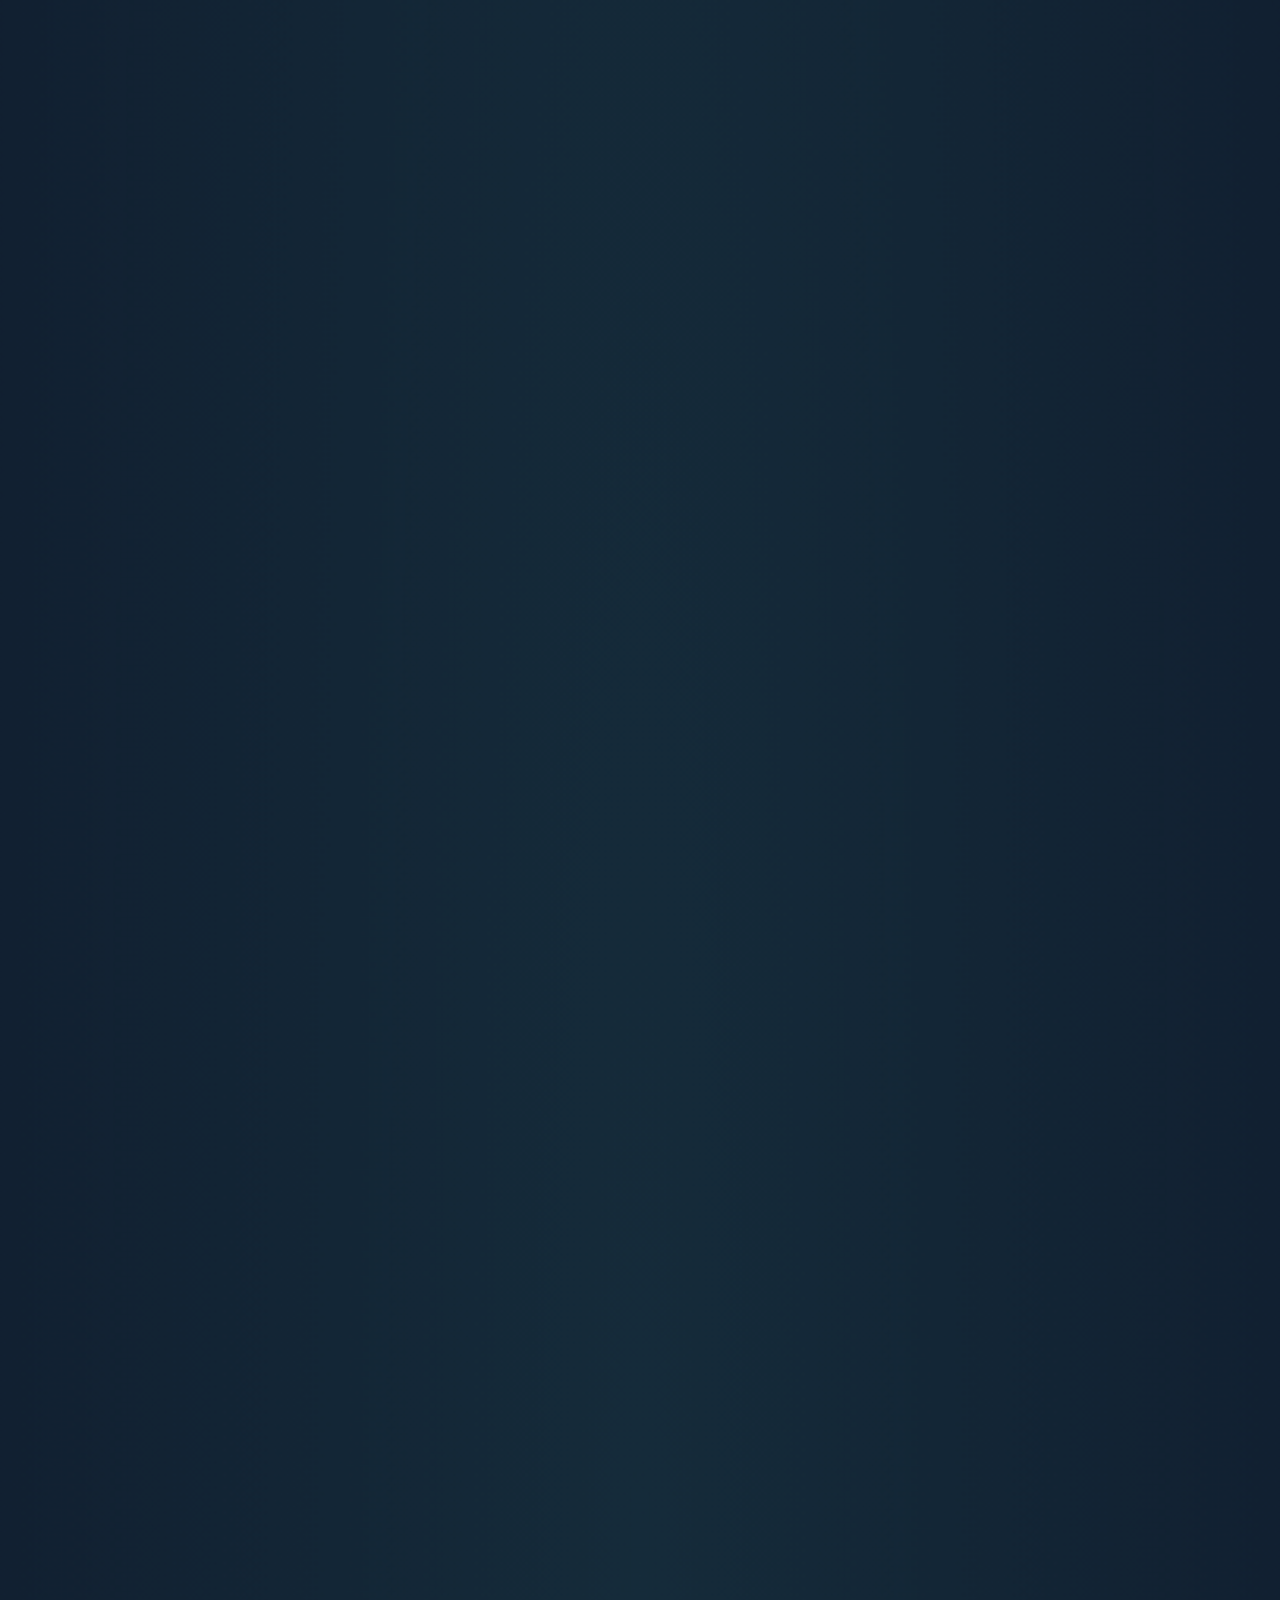
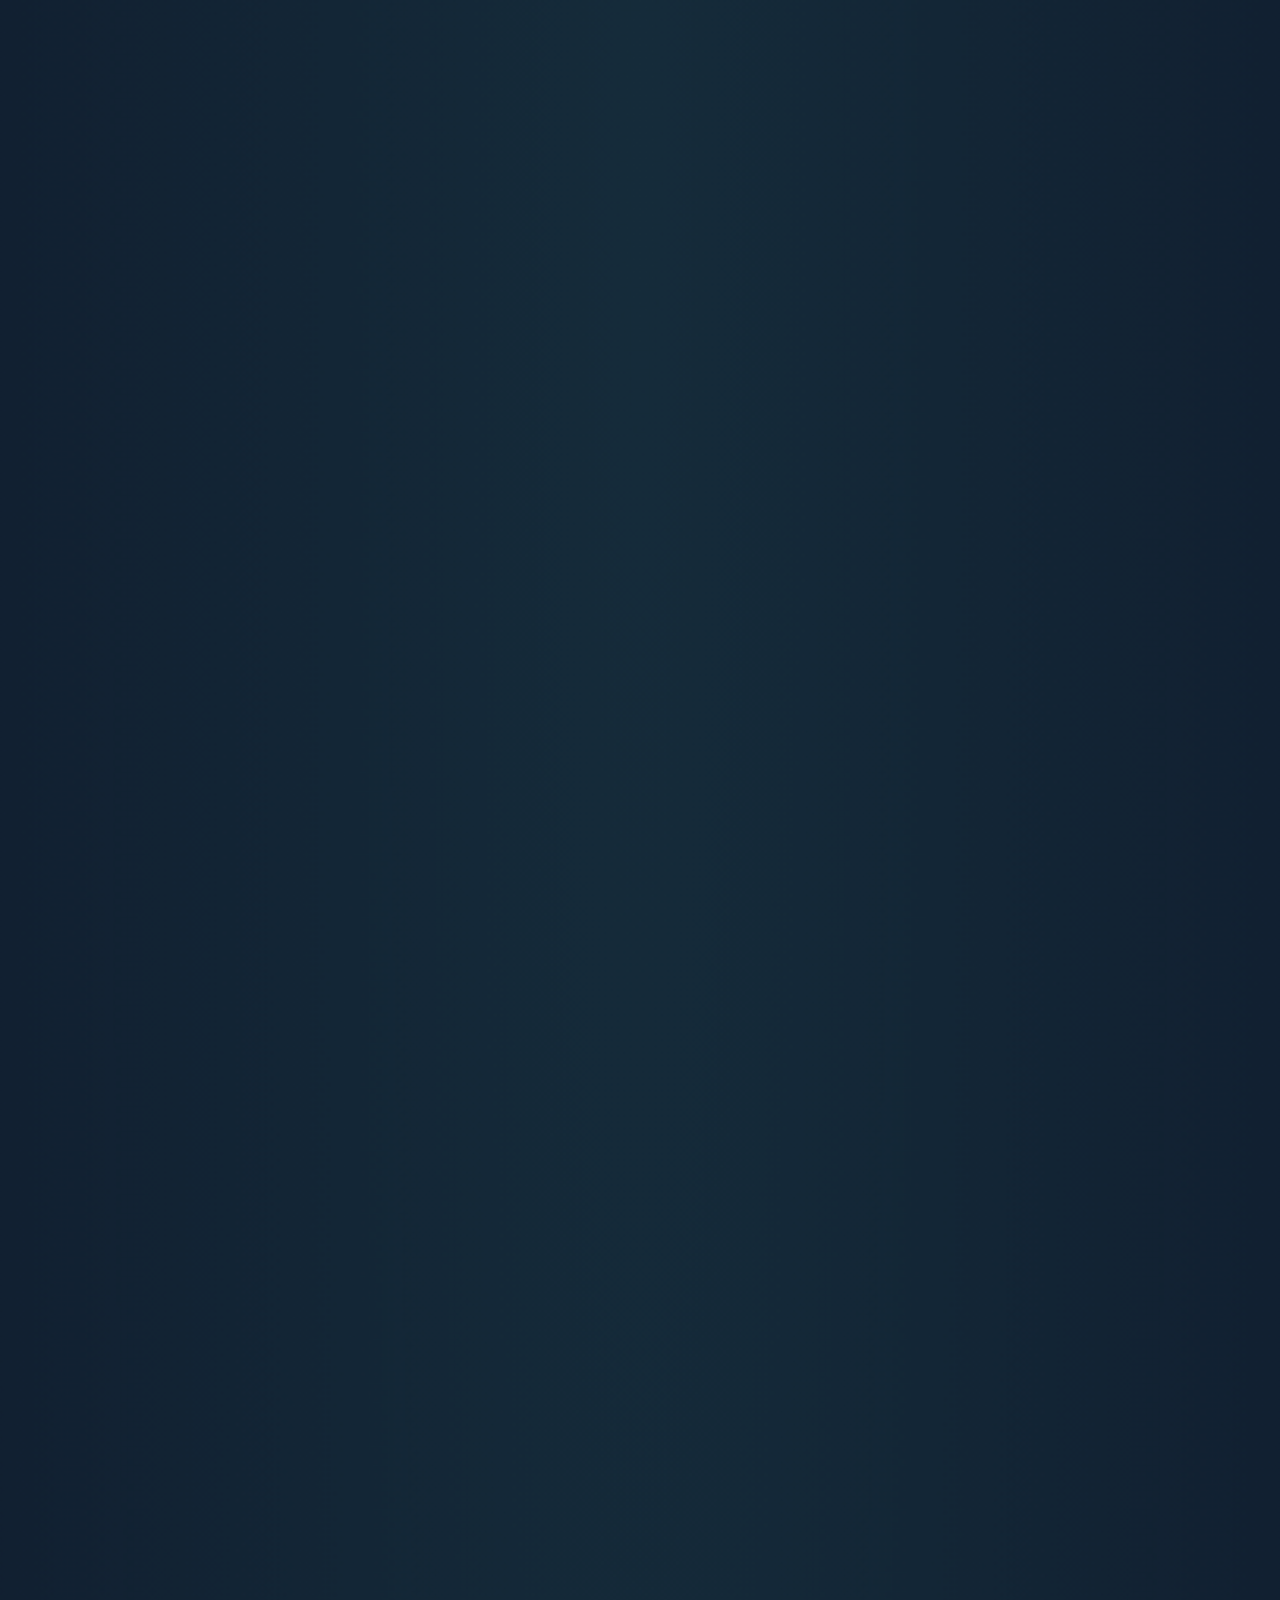
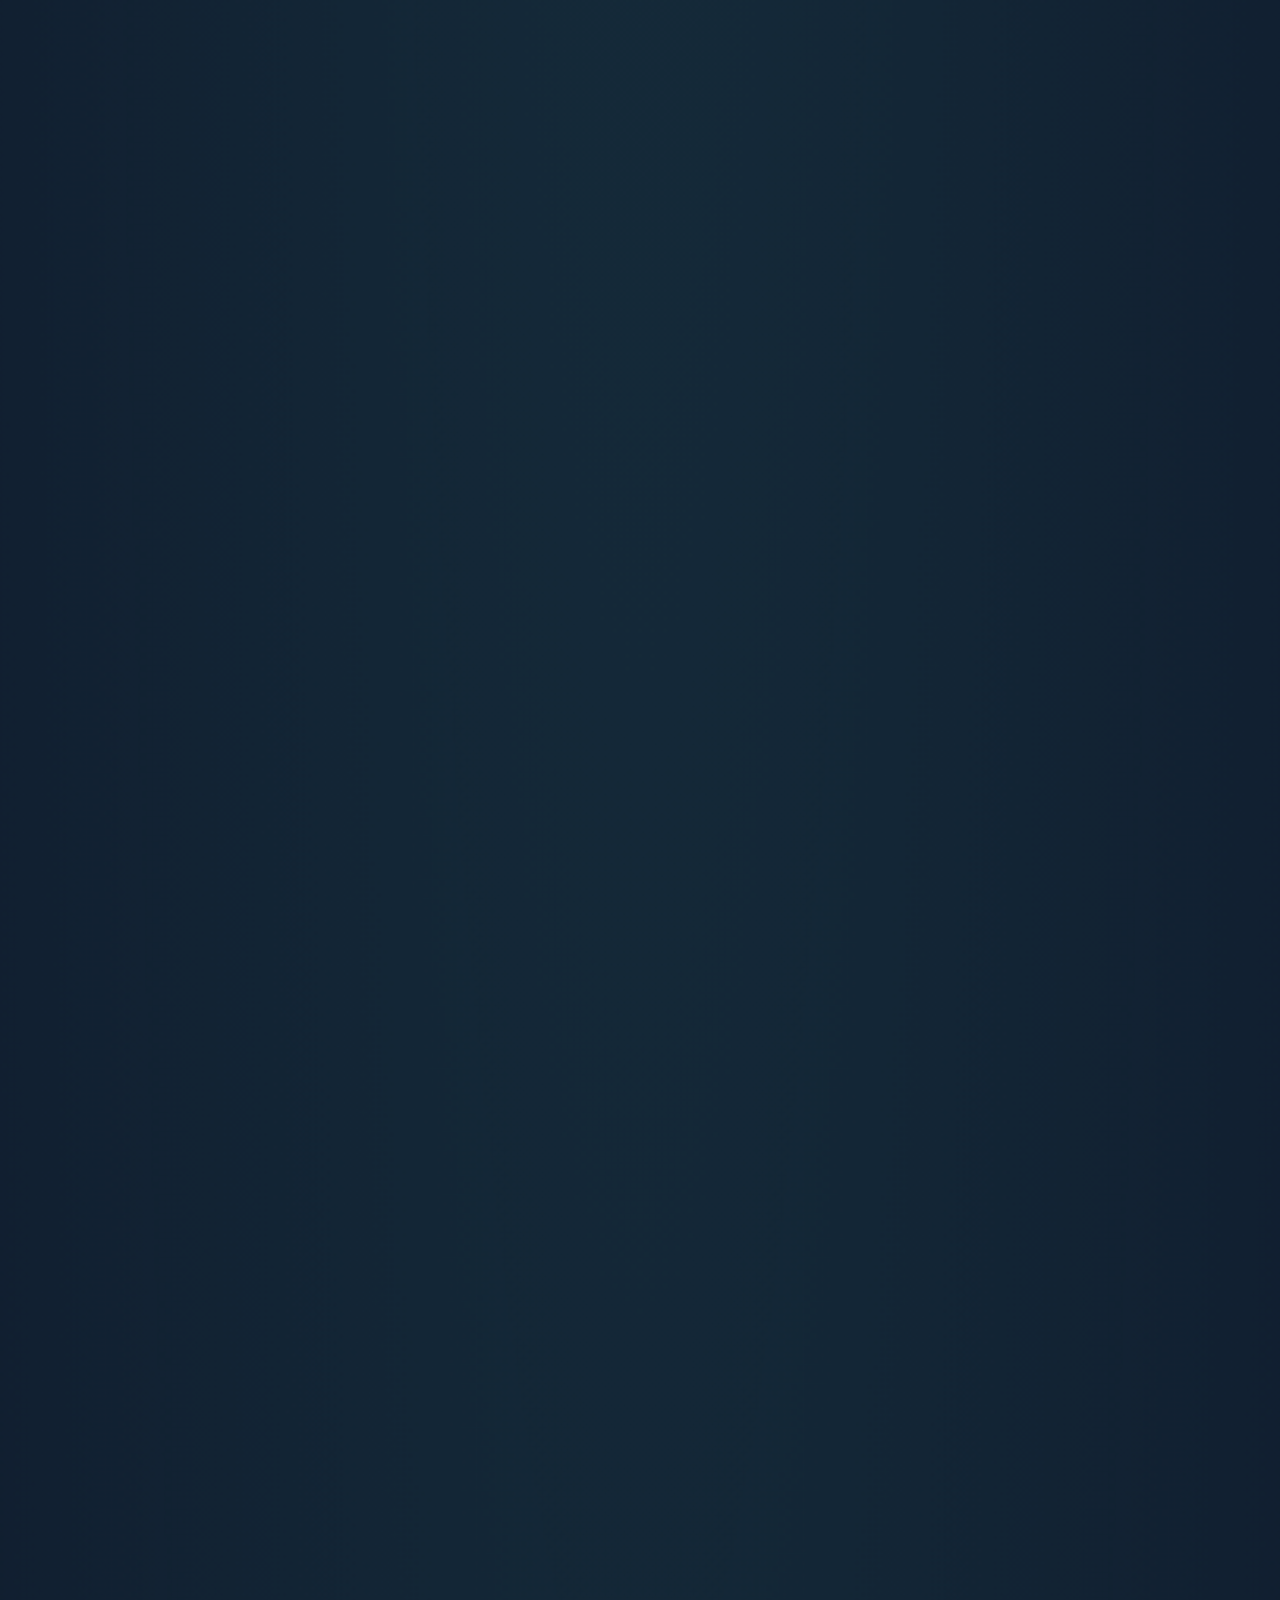
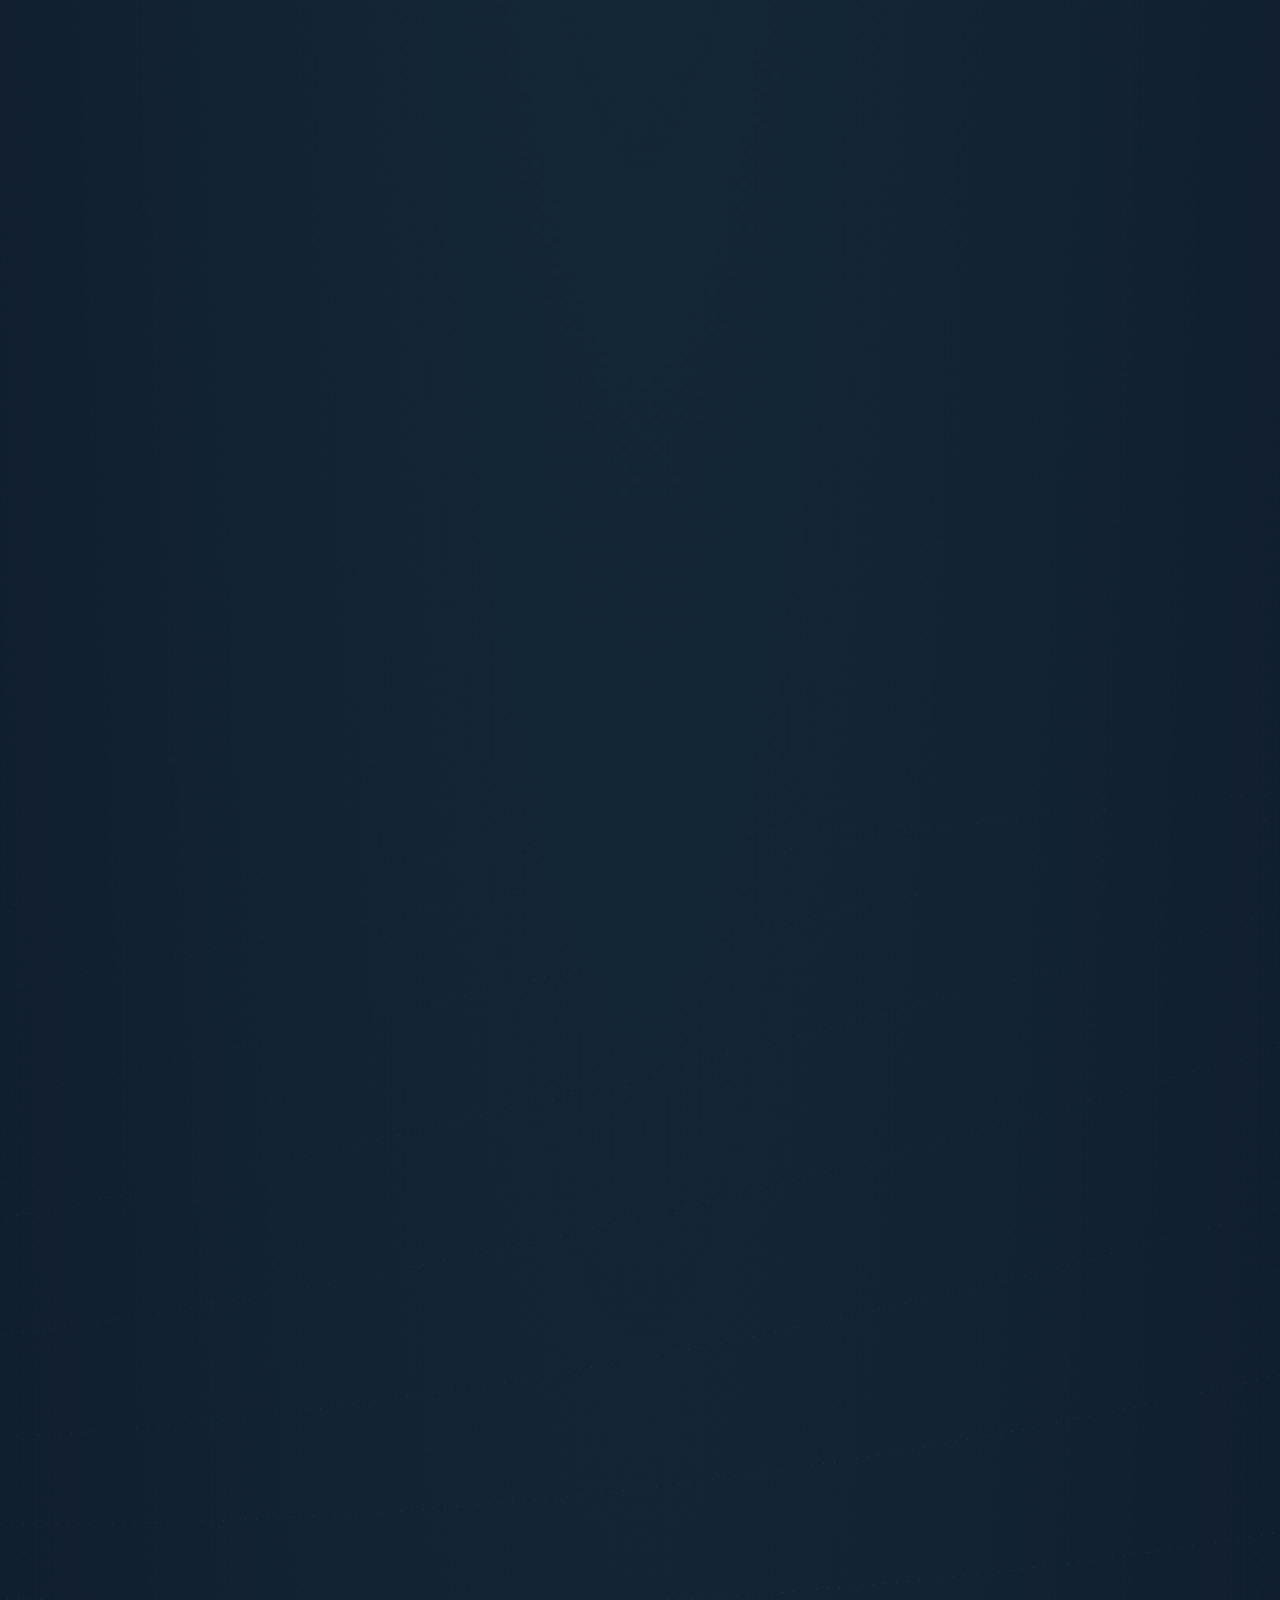
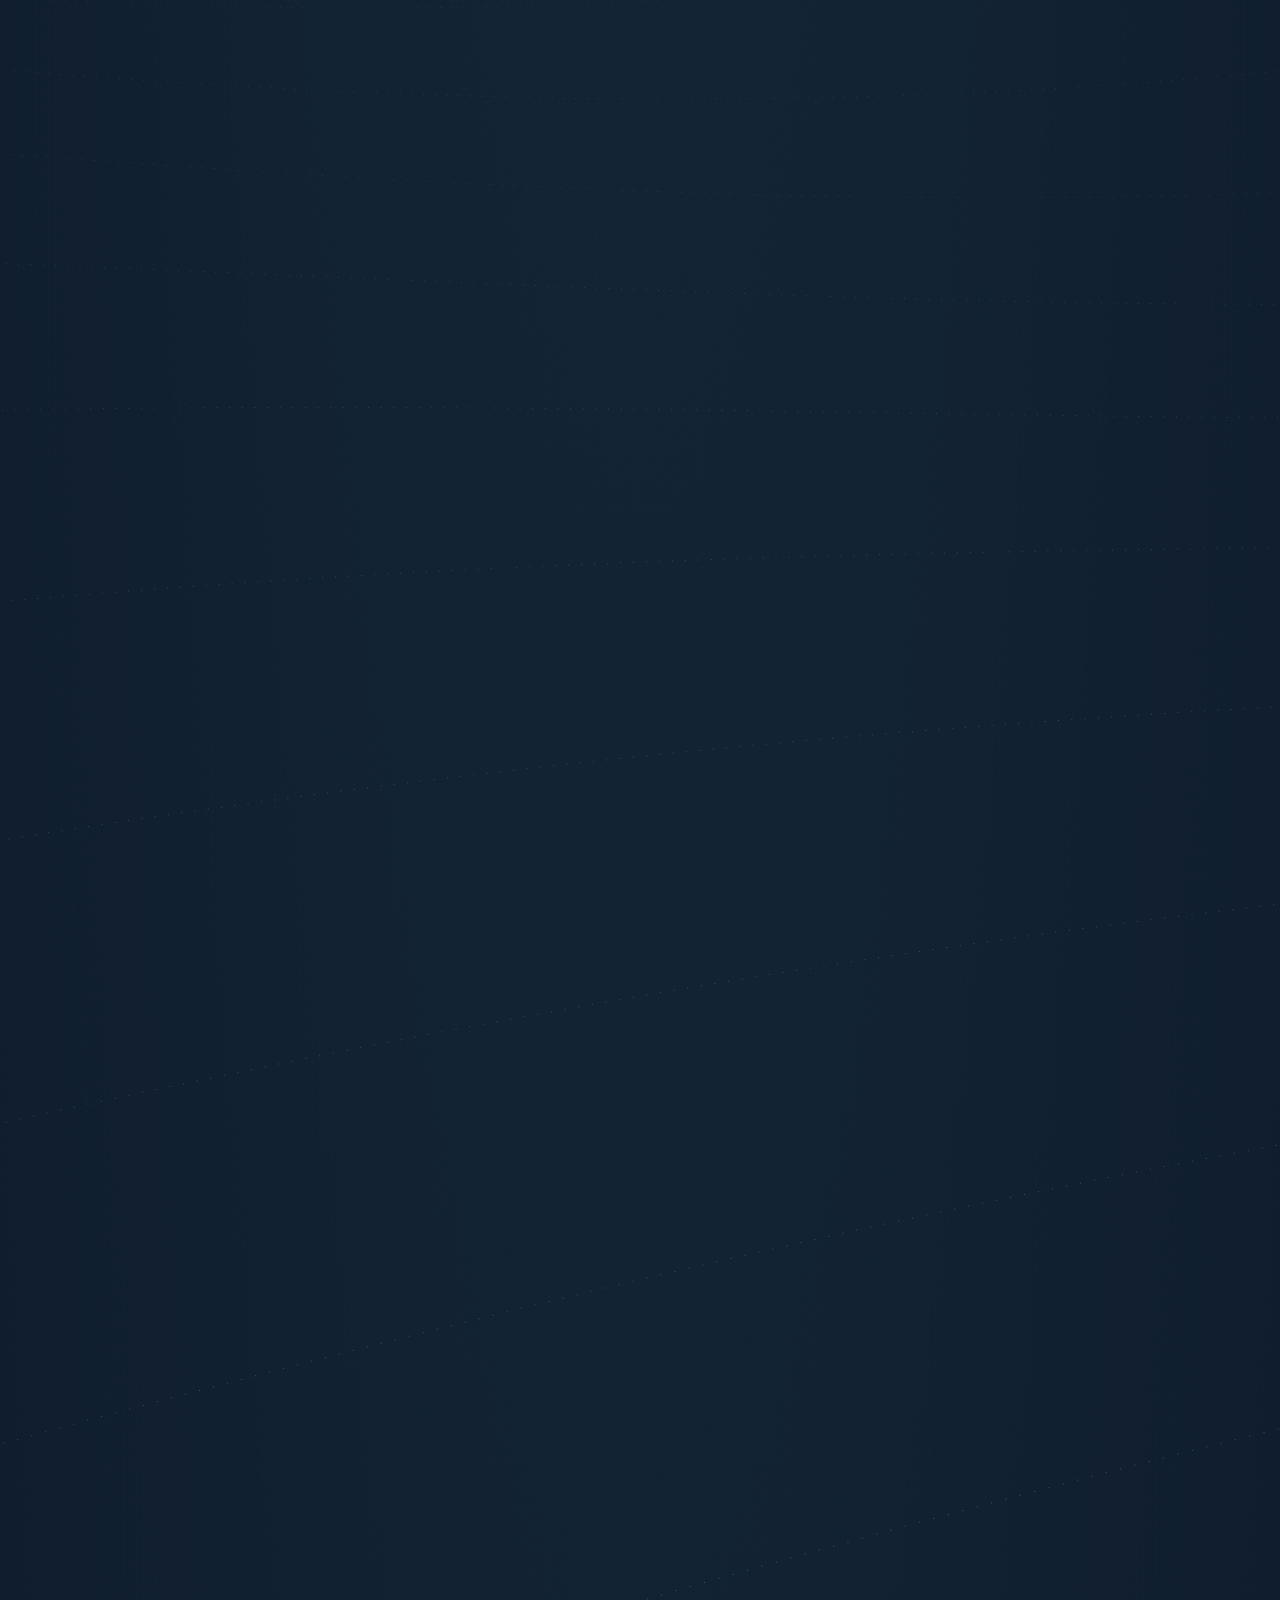
==== commit 598cd3df: "1" ====
--- a/sobre.html
+++ b/sobre.html
@@ -17,23 +17,27 @@
 <body>
 <header class="site-header" id="siteHeader">
   <nav class="nav" aria-label="Principal">
-    <a class="brand" href="index.html">Vinícius Ziano<span>_dev</span></a>
+    <a class="brand" href="index.html">
+      <span class="brand-monogram" aria-hidden="true">VZ</span>
+      <span class="brand-text">Vinícius Ziano</span>
+      <span class="brand-pill" aria-hidden="true"><span class="brand-dot"></span>java · web</span>
+    </a>
     <ul class="nav-links" id="navLinks"><li><a href="index.html">Início</a></li><li><a aria-current="page" href="sobre.html">Sobre</a></li><li><a href="index.html#habilidades">Habilidades</a></li><li><a href="index.html#projetos">Projetos</a></li><li><a href="index.html#contato">Contato</a></li></ul>
     <button class="nav-toggle" id="navToggle" type="button" aria-label="Abrir menu" aria-expanded="false"><span></span><span></span><span></span></button>
   </nav>
 </header>
 <main>
-<section class="about-hero bg-img-network">
+<section class="about-hero hero-wave" data-wave-mesh data-wave-dot="#7fb3c8" data-wave-accent="#5EEAD4" data-wave-crests="true">
   <div class="wrap">
-    <h1 class="section-title">Sobre mim</h1>
-    <p class="section-sub">Quem está por trás do código.</p>
+    <h1 class="section-title reveal">Sobre mim</h1>
+    <p class="section-sub reveal">Quem está por trás do código.</p>
     <div class="about-grid">
-      <div class="about-text">
+      <div class="about-text reveal">
         <p>Sou o <strong>Vinícius</strong>, estudante do sexto período de Análise e Desenvolvimento de Sistemas na UNIBRA. Meu foco é o desenvolvimento back-end com <strong>Java</strong> e o ecossistema <strong>Spring</strong>, e também gosto de cuidar da interface com HTML, CSS e JavaScript.</p>
         <p>Fora da sala de aula, aprendo construindo: sistemas bancários, APIs REST com autenticação e sites completos. Cada projeto pessoal é um espaço para testar arquitetura em camadas, boas práticas e integração com bancos de dados relacionais.</p>
         <p>Antes de escrever código, gosto de entender o problema e como as peças do sistema se encaixam. Estou em busca da minha primeira oportunidade como <strong>desenvolvedor júnior</strong>, principalmente em Java, e também aberto a vagas de front-end.</p>
       </div>
-      <aside class="facts" aria-label="Resumo">
+      <aside class="facts spotlight reveal" aria-label="Resumo">
         <h3>&lt;resumo/&gt;</h3>
         <dl>
           <div><dt>Formação</dt><dd>Tecnólogo em ADS, UNIBRA (6º período)</dd></div>
@@ -46,24 +50,24 @@
     </div>
   </div>
 </section>
-<section class="bg-grad-a">
+<section class="bg-grid-glow">
   <div class="wrap">
-    <h2 class="block-title">Formação</h2>
-    <div class="timeline">
-      <div class="tl-item"><div class="tl-period">01/2021 — 12/2023</div><h3>Ensino Médio Completo</h3><p>Colégio 2001</p></div>
-      <div class="tl-item"><div class="tl-period">01/2024 — 12/2026</div><h3>Tecnólogo em Análise e Desenvolvimento de Sistemas</h3><p>UNIBRA, cursando o 6º período</p></div>
-      <div class="tl-item"><div class="tl-period">01/2026 — 07/2026</div><h3>Formação Java Developer</h3><p>DIO</p></div>
+    <h2 class="block-title reveal">Formação</h2>
+    <div class="timeline" id="sobreTimeline">
+      <div class="tl-item reveal"><div class="tl-period">01/2021 — 12/2023</div><h3>Ensino Médio Completo</h3><p>Colégio 2001</p></div>
+      <div class="tl-item reveal"><div class="tl-period">01/2024 — 12/2026</div><h3>Tecnólogo em Análise e Desenvolvimento de Sistemas</h3><p>UNIBRA, cursando o 6º período</p></div>
+      <div class="tl-item reveal"><div class="tl-period">01/2026 — 07/2026</div><h3>Formação Java Developer</h3><p>DIO</p></div>
     </div>
   </div>
 </section>
-<section class="bg-img-code">
+<section class="bg-dots-matrix">
   <div class="wrap">
-    <h2 class="block-title">Habilidades</h2>
-    <div class="skills-grid"><div class="skill-group"><h3>Back-end</h3><div class="chips"><span class="chip">Java</span><span class="chip">Node.js</span><span class="chip">API REST</span></div></div><div class="skill-group"><h3>Frameworks e bibliotecas</h3><div class="chips"><span class="chip">Spring Boot</span><span class="chip">Spring Security</span><span class="chip">JWT</span><span class="chip">Spring Data JPA</span></div></div><div class="skill-group"><h3>Banco de dados</h3><div class="chips"><span class="chip">MySQL</span><span class="chip">SQLite</span></div></div><div class="skill-group"><h3>Desenvolvimento web</h3><div class="chips"><span class="chip">HTML</span><span class="chip">CSS</span><span class="chip">JavaScript</span><span class="chip">React</span></div></div><div class="skill-group"><h3>Ferramentas</h3><div class="chips"><span class="chip">Maven</span><span class="chip">Git</span><span class="chip">GitHub</span><span class="chip">Docker</span><span class="chip">JUnit</span><span class="chip">GitHub Actions</span><span class="chip">Postman</span></div></div><div class="skill-group"><h3>Competências</h3><div class="chips"><span class="chip">Organização de código</span><span class="chip">Resolução de problemas</span><span class="chip">Aprendizado contínuo</span><span class="chip">Trabalho em equipe</span></div></div></div>
+    <h2 class="block-title reveal">Habilidades</h2>
+    <div class="skills-grid"><div class="skill-group spotlight reveal"><h3>Back-end</h3><div class="chips"><span class="chip">Java</span><span class="chip">Node.js</span><span class="chip">API REST</span></div></div><div class="skill-group spotlight reveal"><h3>Frameworks e bibliotecas</h3><div class="chips"><span class="chip">Spring Boot</span><span class="chip">Spring Security</span><span class="chip">JWT</span><span class="chip">Spring Data JPA</span></div></div><div class="skill-group spotlight reveal"><h3>Banco de dados</h3><div class="chips"><span class="chip">MySQL</span><span class="chip">SQLite</span></div></div><div class="skill-group spotlight reveal"><h3>Desenvolvimento web</h3><div class="chips"><span class="chip">HTML</span><span class="chip">CSS</span><span class="chip">JavaScript</span><span class="chip">React</span></div></div><div class="skill-group spotlight reveal"><h3>Ferramentas</h3><div class="chips"><span class="chip">Maven</span><span class="chip">Git</span><span class="chip">GitHub</span><span class="chip">Docker</span><span class="chip">JUnit</span><span class="chip">GitHub Actions</span><span class="chip">Postman</span></div></div><div class="skill-group spotlight reveal"><h3>Competências</h3><div class="chips"><span class="chip">Organização de código</span><span class="chip">Resolução de problemas</span><span class="chip">Aprendizado contínuo</span><span class="chip">Trabalho em equipe</span></div></div></div>
   </div>
 </section>
-<section class="cta-band bg-grad-b">
-  <div class="wrap">
+<section class="cta-band bg-aurora-end" data-wave-mesh data-wave-dot="#5EEAD4" data-wave-accent="#F2A65A" data-wave-crests="true">
+  <div class="wrap reveal">
     <h2 class="block-title">Quer ver o que já construí?</h2>
     <div class="hero-cta">
       <a class="btn btn-primary" href="index.html#projetos">Ver projetos</a>
@@ -77,6 +81,7 @@
   <small>© 2026 Vinícius Figueiredo Ziano</small>
 </div></footer>
 <a href="https://wa.me/5581983697754" target="_blank" rel="noopener" class="whats-float" aria-label="Falar no WhatsApp"><svg viewBox="0 0 24 24" fill="none" stroke="currentColor" stroke-width="1.9" stroke-linecap="round" stroke-linejoin="round" aria-hidden="true"><path d="M21 11.5a8.38 8.38 0 0 1-.9 3.8 8.5 8.5 0 0 1-7.6 4.7 8.38 8.38 0 0 1-3.8-.9L3 21l1.9-5.7a8.38 8.38 0 0 1-.9-3.8 8.5 8.5 0 0 1 4.7-7.6 8.38 8.38 0 0 1 3.8-.9h.5a8.48 8.48 0 0 1 8 8v.5z"/></svg></a>
+<script src="js/wave-mesh.js"></script>
 <script src="js/main.js"></script>
 </body>
 </html>
--- a/css/style.css
+++ b/css/style.css
@@ -36,6 +36,7 @@
 @media (prefers-reduced-motion: reduce) {
   html { scroll-behavior: auto; }
   *, *::before, *::after { animation: none !important; transition-duration: 0.001ms !important; }
+  .reveal { opacity: 1 !important; transform: none !important; filter: none !important; }
 }
 
 a:focus-visible, button:focus-visible {
@@ -46,12 +47,7 @@
 .wrap { max-width: 1080px; margin: 0 auto; padding: 0 28px; }
 @media (max-width: 640px) { .wrap { padding: 0 20px; } }
 
-.sr-only {
-  position: absolute; width: 1px; height: 1px; overflow: hidden;
-  clip: rect(0 0 0 0); white-space: nowrap;
-}
-
-/* ============ Cabeçalho (pílula translúcida) ============ */
+/* ============ Cabeçalho ============ */
 .site-header {
   position: fixed;
   top: calc(14px + env(safe-area-inset-top, 0px));
@@ -60,14 +56,14 @@
   width: min(1100px, calc(100% - 28px));
   z-index: 100;
   border-radius: 999px;
-  background: rgba(22, 39, 63, 0.5);
+  background: rgba(22, 39, 63, 0.55);
   backdrop-filter: blur(16px);
   -webkit-backdrop-filter: blur(16px);
   border: 1px solid var(--line);
   transition: background 0.3s ease, box-shadow 0.3s ease;
 }
 .site-header.scrolled {
-  background: rgba(18, 33, 53, 0.82);
+  background: rgba(18, 33, 53, 0.86);
   box-shadow: 0 10px 30px rgba(0, 0, 0, 0.35);
 }
 .nav {
@@ -75,23 +71,37 @@
   grid-template-columns: 1fr auto 1fr;
   align-items: center;
   height: var(--header-h);
-  padding: 0 14px 0 28px;
-}
+  padding: 0 14px 0 18px;
+}
+
 .brand {
   justify-self: start;
-  display: flex;
-  align-items: baseline;
-  gap: 6px;
+  display: inline-flex;
+  align-items: center;
+  gap: 10px;
   font-family: var(--font-display);
   font-weight: 600;
-  font-size: 1.05rem;
+  font-size: 1rem;
   color: var(--text-100);
   text-decoration: none;
   background: none;
   border: none;
   cursor: pointer;
 }
-.brand span { color: var(--cyan); font-family: var(--font-mono); font-size: 0.92rem; }
+.brand-monogram {
+  display: inline-grid;
+  place-items: center;
+  width: 30px;
+  height: 30px;
+  border-radius: 9px;
+  background: linear-gradient(135deg, rgba(94, 234, 212, 0.22), rgba(56, 189, 248, 0.08));
+  border: 1px solid rgba(94, 234, 212, 0.45);
+  color: var(--cyan);
+  font-family: var(--font-mono);
+  font-size: 0.78rem;
+  font-weight: 700;
+}
+.brand-text { letter-spacing: -0.02em; color: var(--text-100); }
 
 .nav-links { display: flex; gap: 30px; grid-column: 2; }
 .nav-links a, .nav-links button {
@@ -122,7 +132,7 @@
 .nav-toggle { display: none; }
 
 @media (max-width: 760px) {
-  .nav { grid-template-columns: 1fr auto; padding: 0 12px 0 22px; }
+  .nav { grid-template-columns: 1fr auto; padding: 0 12px 0 16px; }
   .nav-links {
     display: none;
     position: absolute;
@@ -140,7 +150,6 @@
   .nav-links li { width: 100%; }
   .nav-links a, .nav-links button { display: block; width: 100%; text-align: left; padding: 14px 16px; border-radius: 12px; }
   .nav-links a::after, .nav-links button::after { display: none; }
-  .nav-links a:hover, .nav-links button:hover { background: rgba(94, 234, 212, 0.07); }
   .nav-toggle {
     display: flex; flex-direction: column; gap: 5px;
     grid-column: 2;
@@ -163,19 +172,40 @@
   font-size: 0.94rem;
   text-decoration: none;
   cursor: pointer;
-  transition: transform 0.18s ease, background 0.18s ease, border-color 0.18s ease;
+  transition: transform 0.18s ease, background 0.18s ease, border-color 0.18s ease, box-shadow 0.18s ease;
 }
 .btn:hover { transform: translateY(-2px); }
 .btn svg { width: 17px; height: 17px; flex: none; }
 .btn-primary { background: var(--cyan); color: var(--ink-900); }
-.btn-primary:hover { background: #7ff0e2; }
-.btn-ghost { background: rgba(255,255,255,0.02); border-color: var(--ink-700); color: var(--text-100); }
-.btn-ghost:hover { border-color: var(--cyan-dim); background: rgba(94, 234, 212, 0.06); }
+.btn-primary:hover { background: #7ff0e2; box-shadow: 0 8px 24px rgba(94, 234, 212, 0.25); }
+.btn-ghost { background: rgba(255,255,255,0.03); border-color: var(--ink-700); color: var(--text-100); }
+.btn-ghost:hover { border-color: var(--cyan-dim); background: rgba(94, 234, 212, 0.07); }
 .btn-sm { padding: 9px 18px; font-size: 0.88rem; }
 
-/* ============ Seções ============ */
-.page[hidden] { display: none; }
-section { padding: 72px 0; scroll-margin-top: 90px; }
+/* ============ Seções e Hero ============ */
+section { 
+  display: block;
+  position: relative;
+  width: 100%;
+  padding: 76px 0; 
+  scroll-margin-top: 90px; 
+}
+
+section.hero {
+  padding-top: calc(var(--header-h) + 3rem) !important;
+  padding-bottom: 5rem !important;
+  min-height: auto !important;
+  display: flex; 
+  align-items: center;
+}
+
+.hero-grid { 
+  display: grid; 
+  grid-template-columns: 1.05fr 0.95fr; 
+  gap: 24px; 
+  align-items: center; 
+}
+
 .section-title {
   text-align: center;
   font-family: var(--font-display);
@@ -186,27 +216,22 @@
 }
 .section-sub { text-align: center; color: var(--text-400); max-width: 52ch; margin: 0 auto 36px; }
 
-/* ============ Hero ============ */
-.hero {
-  min-height: 100svh;
-  display: flex; align-items: center;
-  padding: 110px 0 56px;
-}
-.hero-grid { display: grid; grid-template-columns: 1.05fr 0.95fr; gap: 24px; align-items: center; }
-.greet {
-  font-family: var(--font-mono);
-  font-size: clamp(1.15rem, 2.4vw, 1.5rem);
-  font-weight: 500;
-  color: var(--cyan);
-  margin-bottom: 18px;
-}
-.hero h1 {
+.hero h1.hero-title-main {
   font-family: var(--font-display);
   font-weight: 700;
   font-size: clamp(2.1rem, 4.8vw, 3.3rem);
   line-height: 1.1;
   letter-spacing: -0.015em;
-  max-width: 16ch;
+  color: var(--text-100);
+}
+.hero-role {
+  display: block;
+  margin-top: 6px;
+  font-size: clamp(1.35rem, 3vw, 2.05rem);
+  font-weight: 600;
+  background: linear-gradient(90deg, var(--cyan), #38bdf8);
+  -webkit-background-clip: text;
+  -webkit-text-fill-color: transparent;
 }
 .lede { margin-top: 20px; max-width: 46ch; font-size: 1.08rem; color: var(--text-300); }
 .hero-cta { display: flex; flex-wrap: wrap; gap: 12px; margin-top: 32px; }
@@ -228,245 +253,118 @@
 @keyframes blink { 50% { opacity: 0; } }
 
 @media (max-width: 860px) {
-  .hero { min-height: auto; padding-top: 110px; }
+  section.hero { padding-top: calc(var(--header-h) + 4rem) !important; }
   .hero-grid { grid-template-columns: 1fr; }
   .hero-art { order: -1; }
   .pixel-dev { width: min(340px, 82%); }
 }
 
-/* Fundo animado (Wave Mesh) no hero */
-.hero-wave {
+/* ============ Fundos e Componentes ============ */
+.hero-wave, .bg-aurora-end {
   position: relative;
   isolation: isolate;
   overflow: hidden;
-  background:
-    radial-gradient(120% 60% at 50% 30%, rgba(94, 234, 212, 0.08), transparent 60%),
-    var(--ink-900);
-}
-.wave-canvas {
-  position: absolute; inset: 0;
-  width: 100%; height: 100%;
-  display: block;
-  opacity: 0.85;
-  z-index: 0;
-}
-/* Escurece a área do texto e funde a base do hero com a seção seguinte */
-.hero-wave::after {
-  content: '';
-  position: absolute; inset: 0;
-  z-index: 0;
-  pointer-events: none;
-  background:
-    linear-gradient(180deg, transparent 80%, var(--ink-900) 100%),
-    linear-gradient(90deg, rgba(15, 27, 45, 0.7) 0%, rgba(15, 27, 45, 0.25) 55%, transparent 100%);
-}
-.hero-wave > .wrap { position: relative; z-index: 1; }
-
-/* ============ Tecnologias ============ */
-.tech-groups { display: grid; gap: 34px; }
-.tech-group h3 {
-  text-align: center;
-  font-family: var(--font-mono);
-  font-weight: 500;
-  font-size: 0.86rem;
-  color: var(--text-300);
-  margin-bottom: 16px;
-}
-.tech-grid {
-  display: flex; flex-wrap: wrap; justify-content: center;
-  gap: 16px;
-  max-width: 940px;
-  margin: 0 auto;
-}
-.tech-card {
-  display: flex; flex-direction: column; align-items: center; gap: 12px;
-  width: 150px;
-  padding: 24px 12px 20px;
-  border-radius: 16px;
-  background: var(--ink-850);
-  border: 1px solid var(--ink-700);
-  transition: transform 0.2s ease, border-color 0.2s ease;
-}
-.tech-card:hover { transform: translateY(-3px); border-color: var(--cyan-dim); }
-.tech-icon {
-  width: 52px; height: 52px;
-  display: grid; place-items: center;
-  border-radius: 14px;
-  background: rgba(94, 234, 212, 0.08);
-  border: 1px solid rgba(94, 234, 212, 0.2);
-  color: var(--cyan);
-}
+  background: radial-gradient(120% 60% at 50% 30%, rgba(94, 234, 212, 0.08), transparent 60%), var(--ink-900);
+}
+.hero-wave > .wrap, .bg-aurora-end > .wrap { position: relative; z-index: 1; }
+
+.bg-aurora-end {
+  background: radial-gradient(80% 70% at 50% 100%, rgba(94, 234, 212, 0.12), transparent 65%), #0b1524;
+  border-top: 1px solid var(--line);
+}
+.bg-grid-glow {
+  background-color: #0d1829;
+  background-image: radial-gradient(circle at 50% 0%, rgba(94, 234, 212, 0.08), transparent 55%), linear-gradient(rgba(94, 234, 212, 0.04) 1px, transparent 1px);
+  background-size: 100% 100%, 44px 44px;
+}
+.bg-dots-matrix {
+  background-color: #0f1b2d;
+  background-image: radial-gradient(rgba(183, 198, 214, 0.12) 1px, transparent 1px);
+  background-size: 24px 24px;
+}
+
+/* ============ Tecnologias & Projetos ============ */
+.tech-groups { display: grid; gap: 34px; position: relative; z-index: 2; }
+.tech-group h3 { text-align: center; font-family: var(--font-mono); font-weight: 500; font-size: 0.86rem; color: var(--text-300); margin-bottom: 16px; }
+.tech-grid { display: flex; flex-wrap: wrap; justify-content: center; gap: 16px; max-width: 940px; margin: 0 auto; }
+.tech-card { display: flex; flex-direction: column; align-items: center; gap: 12px; width: 150px; padding: 24px 12px 20px; border-radius: 16px; background: rgba(18, 33, 53, 0.85); border: 1px solid var(--ink-700); }
+.tech-icon { width: 52px; height: 52px; display: grid; place-items: center; border-radius: 14px; background: rgba(94, 234, 212, 0.08); border: 1px solid rgba(94, 234, 212, 0.2); color: var(--cyan); }
 .tech-icon svg { width: 26px; height: 26px; }
 .tech-icon .glyph { font-family: var(--font-mono); font-weight: 500; font-size: 1.05rem; }
 .tech-card span.name { font-size: 0.9rem; color: var(--text-300); font-weight: 500; }
 
-/* ============ Projetos ============ */
-.cards { display: grid; grid-template-columns: repeat(auto-fit, minmax(300px, 1fr)); gap: 22px; }
-.card {
-  display: flex; flex-direction: column;
-  border-radius: 18px;
-  background: var(--ink-850);
-  border: 1px solid var(--ink-700);
-  overflow: hidden;
-  transition: transform 0.2s ease, border-color 0.2s ease;
-}
-.card:hover { transform: translateY(-4px); border-color: var(--cyan-dim); }
-
-.stage {
-  position: relative;
-  aspect-ratio: 16 / 10;
-  background: #123a52 url(../assets/pattern.svg) center / cover;
-  overflow: hidden;
-}
-.dev { position: absolute; background: #050b14; border: 3px solid #050b14; box-shadow: 0 8px 20px rgba(0, 0, 0, 0.45); }
-.dev img { display: block; width: 100%; height: 100%; object-fit: cover; object-position: top left; }
+.cards { display: grid; grid-template-columns: repeat(auto-fit, minmax(300px, 1fr)); gap: 22px; position: relative; z-index: 2; }
+.card { display: flex; flex-direction: column; border-radius: 18px; background: rgba(18, 33, 53, 0.88); border: 1px solid var(--ink-700); overflow: hidden; }
+.stage { position: relative; aspect-ratio: 16 / 10; background: #123a52; overflow: hidden; }
+.dev { position: absolute; background: #050b14; border: 3px solid #050b14; }
 .laptop { left: 5%; bottom: 17%; width: 66%; aspect-ratio: 16 / 10; border-radius: 8px 8px 0 0; }
-.laptop img { border-radius: 4px 4px 0 0; }
-.laptop::after {
-  content: ''; position: absolute; left: -6%; top: 100%; width: 112%; height: 9px;
-  background: linear-gradient(#d3dce7, #98a6b6); border-radius: 0 0 12px 12px;
-}
+.laptop img { width: 100%; height: 100%; object-fit: cover; object-position: top left; }
 .tablet { right: 15%; bottom: 17%; width: 19%; aspect-ratio: 3 / 4; border-radius: 7px; }
-.tablet img { border-radius: 4px; }
+.tablet img { width: 100%; height: 100%; object-fit: cover; }
 .phone { right: 4%; bottom: 17%; width: 10%; aspect-ratio: 9 / 19; border-radius: 8px; }
-.phone img { border-radius: 5px; }
+.phone img { width: 100%; height: 100%; object-fit: cover; }
 
 .card-body { display: flex; flex-direction: column; flex: 1; padding: 22px 22px 24px; }
 .card h3 { font-family: var(--font-display); font-weight: 600; font-size: 1.25rem; color: var(--cyan); margin-bottom: 8px; }
 .card p { color: var(--text-300); font-size: 0.95rem; margin-bottom: 16px; }
 .tags { display: flex; flex-wrap: wrap; gap: 7px; margin-bottom: 20px; }
-.tag {
-  font-family: var(--font-mono); font-size: 0.74rem;
-  color: var(--text-300);
-  background: var(--ink-800); border: 1px solid var(--ink-700);
-  padding: 4px 10px; border-radius: 999px;
-}
+.tag { font-family: var(--font-mono); font-size: 0.74rem; color: var(--text-300); background: var(--ink-800); border: 1px solid var(--ink-700); padding: 4px 10px; border-radius: 999px; }
 .card-actions { margin-top: auto; display: flex; justify-content: center; gap: 8px; flex-wrap: wrap; }
 .card-actions .btn { padding: 9px 14px; font-size: 0.85rem; gap: 7px; }
-.card-actions .btn svg { width: 15px; height: 15px; }
-.note { text-align: center; margin-top: 22px; font-size: 0.85rem; color: var(--text-400); }
-
-/* ============ Contato ============ */
+
+/* ============ Contato & Rodapé ============ */
 .contact { text-align: center; }
 .contact-row { display: flex; flex-wrap: wrap; align-items: center; justify-content: center; gap: 14px 28px; margin-top: 8px; }
 .mail-line { display: inline-flex; align-items: center; gap: 10px; color: var(--text-300); font-size: 0.98rem; }
 .mail-line svg { width: 18px; height: 18px; color: var(--cyan); }
-.mail-link { color: var(--text-100); text-decoration: none; border-bottom: 1.5px solid var(--cyan); padding-bottom: 1px; transition: color 0.2s ease; }
-.mail-link:hover { color: var(--cyan); }
-.copy-btn {
-  background: none; border: 1px solid var(--ink-700); border-radius: 999px;
-  padding: 5px 12px; font-size: 0.8rem; color: var(--text-400); cursor: pointer;
-  transition: color 0.2s ease, border-color 0.2s ease;
-}
-.copy-btn:hover { color: var(--cyan); border-color: var(--cyan-dim); }
+.mail-link { color: var(--text-100); text-decoration: none; border-bottom: 1.5px solid var(--cyan); }
+.copy-btn { background: rgba(18, 33, 53, 0.75); border: 1px solid var(--ink-700); border-radius: 999px; padding: 5px 12px; font-size: 0.8rem; color: var(--text-400); cursor: pointer; }
 .social { display: flex; flex-wrap: wrap; justify-content: center; gap: 10px; }
 
-/* ============ Rodapé ============ */
-.site-footer { border-top: 1px solid var(--line); padding: 32px 0 calc(32px + env(safe-area-inset-bottom, 0px)); text-align: center; }
+.site-footer { background: #09111e; border-top: 1px solid var(--line); padding: 32px 0; text-align: center; }
 .code-sign { font-family: var(--font-mono); color: var(--cyan); font-size: 0.92rem; margin-bottom: 6px; }
 .site-footer small { color: var(--text-400); }
 
-/* ============ Página Sobre ============ */
-.about-hero { padding-top: 130px; }
-.about-grid { display: grid; grid-template-columns: 1.25fr 0.75fr; gap: 36px; align-items: start; margin-top: 36px; }
-@media (max-width: 860px) { .about-grid { grid-template-columns: 1fr; } }
-.about-text p { color: var(--text-300); font-size: 1.04rem; margin-bottom: 16px; max-width: 62ch; }
-.about-text p strong { color: var(--text-100); font-weight: 600; }
-.facts { border-radius: 18px; background: var(--ink-850); border: 1px solid var(--ink-700); padding: 24px; }
-.facts h3 { font-family: var(--font-mono); font-size: 0.86rem; font-weight: 500; color: var(--cyan); margin-bottom: 16px; }
-.facts dl { display: grid; gap: 14px; }
-.facts dt { font-size: 0.8rem; color: var(--text-400); }
-.facts dd { color: var(--text-100); font-size: 0.97rem; }
-
-.block-title { font-family: var(--font-display); font-weight: 600; font-size: 1.35rem; color: var(--cyan); text-align: center; margin-bottom: 28px; }
-
-.timeline { position: relative; max-width: 620px; margin: 0 auto; padding-left: 28px; }
-.timeline::before { content: ''; position: absolute; left: 4px; top: 6px; bottom: 6px; width: 1.5px; background: var(--ink-700); }
-.tl-item { position: relative; padding-bottom: 28px; }
-.tl-item:last-child { padding-bottom: 0; }
-.tl-item::before {
-  content: ''; position: absolute; left: -28px; top: 6px;
-  width: 9px; height: 9px; border-radius: 50%;
-  background: var(--ink-900); border: 2px solid var(--cyan);
-}
-.tl-period { font-family: var(--font-mono); font-size: 0.82rem; color: var(--text-400); margin-bottom: 4px; }
-.tl-item h3 { font-family: var(--font-display); font-size: 1.1rem; font-weight: 600; margin-bottom: 2px; }
-.tl-item p { color: var(--text-400); font-size: 0.95rem; }
-
-.skills-grid { display: grid; grid-template-columns: repeat(auto-fit, minmax(230px, 1fr)); gap: 26px 24px; }
-.skill-group h3 { font-family: var(--font-mono); font-size: 0.84rem; font-weight: 500; color: var(--text-400); margin-bottom: 14px; padding-bottom: 10px; border-bottom: 1px solid var(--ink-700); }
-.chips { display: flex; flex-wrap: wrap; gap: 8px; }
-.chip { font-size: 0.88rem; background: var(--ink-800); border: 1px solid var(--ink-700); padding: 6px 12px; border-radius: 8px; }
-
-.cta-band { text-align: center; }
-.cta-band .hero-cta { justify-content: center; }
-.cta-band p { color: var(--text-300); margin-bottom: 4px; }
-
-/* ============ Bolha do WhatsApp ============ */
-.whats-float {
-  position: fixed;
-  right: max(20px, env(safe-area-inset-right, 0px));
-  bottom: max(20px, env(safe-area-inset-bottom, 0px));
-  z-index: 200;
-  width: 58px; height: 58px; border-radius: 50%;
-  background: #25D366;
-  display: grid; place-items: center;
-  box-shadow: 0 6px 20px rgba(0, 0, 0, 0.35);
-  text-decoration: none;
-}
-.whats-float::before {
-  content: ''; position: absolute; inset: 0; border-radius: 50%;
-  background: #25D366;
-  animation: pulse 2.4s ease-out infinite;
-}
-.whats-float svg { position: relative; width: 28px; height: 28px; color: #fff; }
-.whats-float:hover { filter: brightness(1.06); }
-@keyframes pulse { 0% { transform: scale(1); opacity: 0.55; } 100% { transform: scale(1.9); opacity: 0; } }
-@media (max-width: 640px) { .whats-float { width: 52px; height: 52px; } }
-
-@media (max-width: 520px) {
-  .tech-grid { gap: 12px; }
-  .tech-card { width: calc((100% - 24px) / 3); padding: 18px 6px 14px; }
-}
-
-[hidden] { display: none !important; }
-
-/* ============ Fundos alternados (imagem / degradê) ============ */
-.bg-grad-a { background: linear-gradient(160deg, #0F1B2D 0%, #123552 55%, #0f4a52 100%); }
-.bg-grad-b { background: linear-gradient(200deg, #0F1B2D 0%, #1b2a52 55%, #14405e 100%); }
-.bg-img-circuit, .bg-img-code, .bg-img-network { background-size: cover; background-position: center; background-repeat: no-repeat; }
-.bg-img-circuit { background-image: linear-gradient(180deg, rgba(15, 27, 45, 0.45), rgba(15, 27, 45, 0.78)), url(../assets/bg-circuit.svg); }
-.bg-img-code    { background-image: linear-gradient(180deg, rgba(15, 27, 45, 0.8), rgba(15, 27, 45, 0.92)), url(../assets/bg-code.svg); }
-.bg-img-network { background-image: linear-gradient(180deg, rgba(15, 27, 45, 0.4), rgba(15, 27, 45, 0.75)), url(../assets/bg-network.svg); }
-
-/* ============ Disponibilidade (vaga júnior) ============ */
-.avail {
-  display: inline-flex; align-items: center; gap: 12px;
-  margin-top: 22px; padding: 10px 18px;
-  border: 1px solid var(--line); border-radius: 14px;
-  background: rgba(94, 234, 212, 0.07);
-}
-.avail strong { display: block; font-size: 0.95rem; font-weight: 600; color: var(--text-100); }
-.avail small { display: block; font-size: 0.82rem; color: var(--text-400); }
-.avail .dot {
-  flex: none; width: 10px; height: 10px; border-radius: 50%;
-  background: #4ade80; box-shadow: 0 0 0 0 rgba(74, 222, 128, 0.6);
-  animation: avail-pulse 2.2s infinite;
-}
-@keyframes avail-pulse {
-  0% { box-shadow: 0 0 0 0 rgba(74, 222, 128, 0.55); }
-  70% { box-shadow: 0 0 0 10px rgba(74, 222, 128, 0); }
-  100% { box-shadow: 0 0 0 0 rgba(74, 222, 128, 0); }
-}
-
-/* ============ Problema / Solução nos cards ============ */
+/* ============ Controles Extras (Modais, Terminal, Filtros) ============ */
+.nav-actions { display: flex; align-items: center; gap: 0.75rem; margin-left: auto; margin-right: 1.5rem; }
+.lang-toggle, .terminal-trigger { background: rgba(255, 255, 255, 0.05); border: 1px solid rgba(255, 255, 255, 0.1); color: var(--text-100); padding: 0.35rem 0.65rem; border-radius: 6px; cursor: pointer; font-size: 0.85rem; }
+.terminal-trigger svg { width: 16px; height: 16px; vertical-align: middle; }
+
+.filter-buttons { display: flex; justify-content: center; gap: 0.5rem; margin-bottom: 2rem; flex-wrap: wrap; }
+.filter-btn { background: rgba(255, 255, 255, 0.04); border: 1px solid rgba(255, 255, 255, 0.1); color: var(--text-300); padding: 0.4rem 1rem; border-radius: 20px; cursor: pointer; font-size: 0.9rem; }
+.filter-btn.active, .filter-btn:hover { background: var(--cyan); color: var(--ink-900); border-color: var(--cyan); font-weight: 600; }
+
+.api-modal-overlay, .terminal-overlay { position: fixed; inset: 0; background: rgba(7, 13, 23, 0.8); backdrop-filter: blur(4px); display: flex; align-items: center; justify-content: center; z-index: 1000; opacity: 0; pointer-events: none; transition: opacity 0.25s ease; }
+.api-modal-overlay.active, .terminal-overlay.active { opacity: 1; pointer-events: auto; }
+.api-modal-container { background: #13203a; border: 1px solid rgba(94, 234, 212, 0.3); width: 90%; max-width: 600px; border-radius: 12px; padding: 1.5rem; }
+.api-modal-header { display: flex; justify-content: space-between; align-items: center; margin-bottom: 1rem; }
+.modal-close, .terminal-close { background: none; border: none; color: var(--text-400); font-size: 1.5rem; cursor: pointer; }
+.endpoint-selector select { width: 100%; padding: 0.6rem; background: #070d17; color: var(--text-100); border: 1px solid rgba(255,255,255,0.1); border-radius: 6px; margin-bottom: 1rem; }
+.payload-box, .response-box { background: #070d17; border: 1px solid rgba(255,255,255,0.1); padding: 0.8rem; border-radius: 6px; margin-bottom: 1rem; font-family: 'JetBrains Mono', monospace; font-size: 0.85rem; }
+.response-status { color: var(--text-400); margin-bottom: 0.4rem; font-weight: 500; }
+
+.terminal-window { background: #070d17; border: 1px solid var(--cyan); width: 90%; max-width: 650px; height: 400px; border-radius: 8px; display: flex; flex-direction: column; font-family: 'JetBrains Mono', monospace; }
+.terminal-topbar { background: #13203a; padding: 0.5rem 1rem; display: flex; justify-content: space-between; align-items: center; font-size: 0.85rem; color: var(--cyan); }
+.terminal-body { flex: 1; padding: 1rem; overflow-y: auto; font-size: 0.9rem; color: var(--text-100); display: flex; flex-direction: column; gap: 0.5rem; }
+.t-highlight { color: var(--cyan); }
+.terminal-input-line { display: flex; align-items: center; padding: 0.75rem 1rem; border-top: 1px solid rgba(255,255,255,0.1); background: rgba(0,0,0,0.2); }
+.terminal-input-line span { color: var(--cyan); margin-right: 0.5rem; font-weight: bold; }
+.terminal-input-line input { background: none; border: none; color: var(--text-100); font-family: inherit; font-size: 0.9rem; outline: none; flex: 1; }
+
+.whats-float { position: fixed; right: 20px; bottom: 20px; z-index: 200; width: 58px; height: 58px; border-radius: 50%; background: #25D366; display: grid; place-items: center; box-shadow: 0 6px 20px rgba(0,0,0,0.35); text-decoration: none; }
+.whats-float svg { width: 28px; height: 28px; color: #fff; }
+
 .ps { display: flex; flex-direction: column; gap: 10px; margin-bottom: 18px; }
 .ps-row { display: grid; grid-template-columns: 76px 1fr; gap: 10px; align-items: start; }
-.ps-label {
-  font-family: var(--font-mono); font-size: 0.68rem; font-weight: 500;
-  text-transform: uppercase; letter-spacing: 0.06em; text-align: center;
-  padding: 4px 0; border-radius: 6px; margin-top: 1px;
-}
+.ps-label { font-family: var(--font-mono); font-size: 0.68rem; font-weight: 500; text-transform: uppercase; text-align: center; padding: 4px 0; border-radius: 6px; }
 .ps-label.problem { background: rgba(242, 166, 90, 0.14); color: var(--amber); }
 .ps-label.solution { background: rgba(94, 234, 212, 0.12); color: var(--cyan); }
 .ps-text { font-size: 0.88rem; line-height: 1.5; color: var(--text-300); }
+
+/* Animação Reveal: Se o observer falhar por algum motivo, garante visibilidade padrão após fallback */
+.reveal { 
+  opacity: 1; 
+  transform: none; 
+  filter: none; 
+}
+[hidden] { display: none !important; }
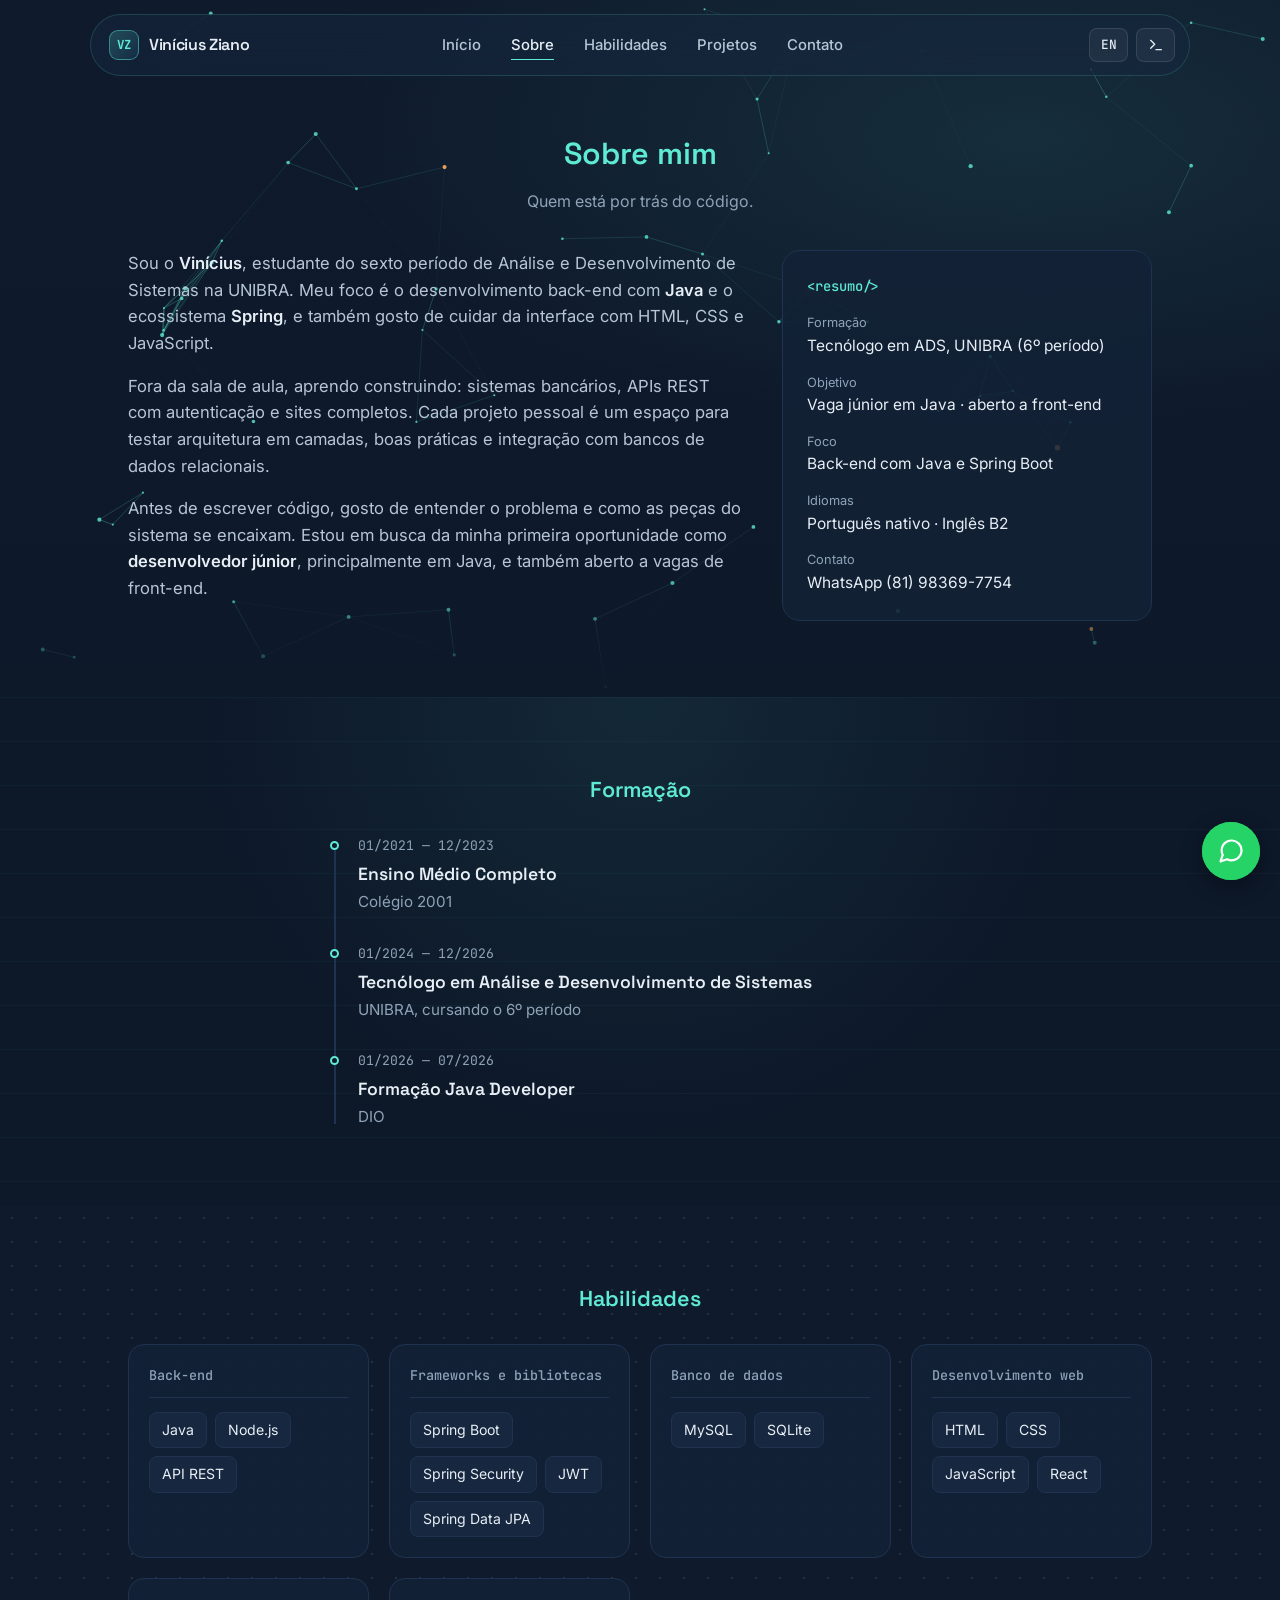
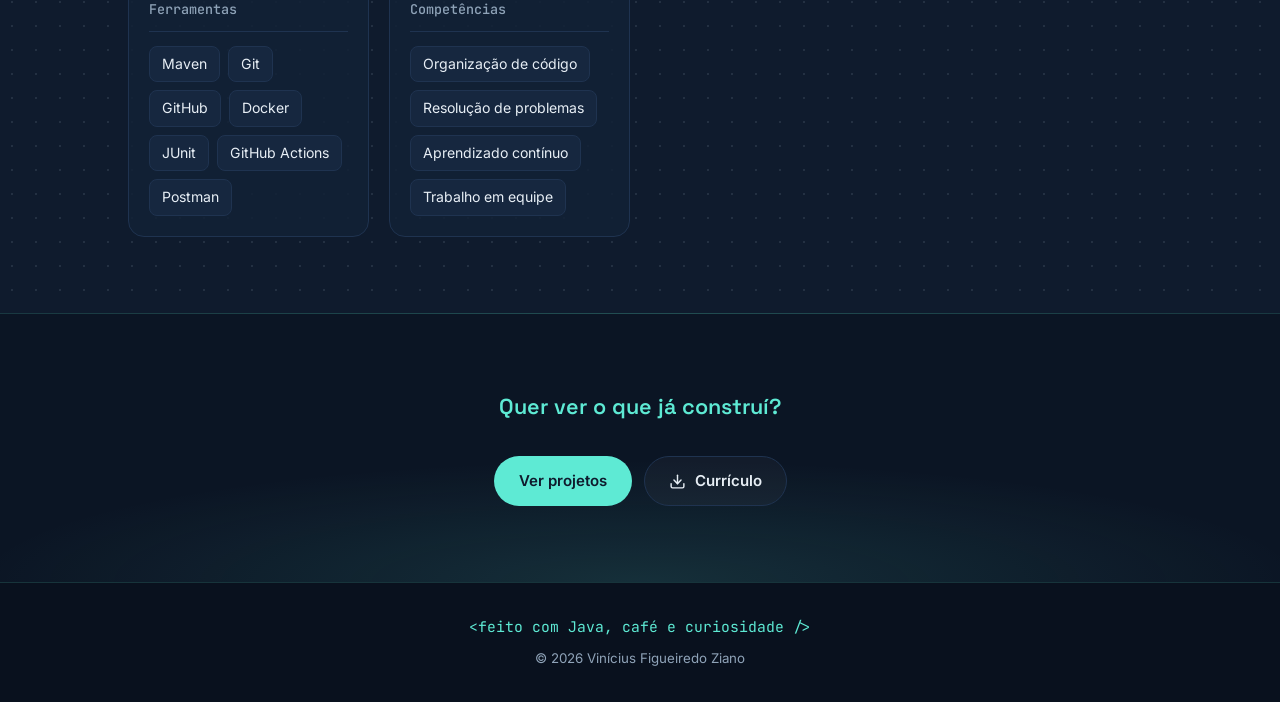
==== commit 3e704b42: "Corrige home e Sobre: canvas em loop, CSS da Sobre, menu mobile e animações - wave-mesh: canvas agor" ====
--- a/sobre.html
+++ b/sobre.html
@@ -12,6 +12,7 @@
 <title>Sobre | Vinícius Ziano</title>
 <link rel="preconnect" href="https://fonts.googleapis.com"><link rel="preconnect" href="https://fonts.gstatic.com" crossorigin><link href="https://fonts.googleapis.com/css2?family=Space+Grotesk:wght@500;600;700&family=Inter:wght@400;500;600&family=JetBrains+Mono:wght@400;500&display=swap" rel="stylesheet">
 <link rel="icon" type="image/png" href="images/icone-portif%C3%B3lio.png">
+<script>document.documentElement.classList.add('js')</script>
 <link rel="stylesheet" href="css/style.css">
 </head>
 <body>
@@ -20,17 +21,22 @@
     <a class="brand" href="index.html">
       <span class="brand-monogram" aria-hidden="true">VZ</span>
       <span class="brand-text">Vinícius Ziano</span>
-      <span class="brand-pill" aria-hidden="true"><span class="brand-dot"></span>java · web</span>
     </a>
-    <ul class="nav-links" id="navLinks"><li><a href="index.html">Início</a></li><li><a aria-current="page" href="sobre.html">Sobre</a></li><li><a href="index.html#habilidades">Habilidades</a></li><li><a href="index.html#projetos">Projetos</a></li><li><a href="index.html#contato">Contato</a></li></ul>
+    <ul class="nav-links" id="navLinks"><li><a data-i18n="nav.home" href="index.html">Início</a></li><li><a data-i18n="nav.about" aria-current="page" href="sobre.html">Sobre</a></li><li><a data-i18n="nav.skills" href="index.html#habilidades">Habilidades</a></li><li><a data-i18n="nav.projects" href="index.html#projetos">Projetos</a></li><li><a data-i18n="nav.contact" href="index.html#contato">Contato</a></li></ul>
+    <div class="nav-actions">
+      <button class="lang-toggle" id="langToggle" type="button" aria-label="Mudar idioma">EN</button>
+      <button class="terminal-trigger" id="terminalTrigger" type="button" aria-label="Abrir terminal">
+        <svg viewBox="0 0 24 24" fill="none" stroke="currentColor" stroke-width="2" stroke-linecap="round" stroke-linejoin="round" aria-hidden="true"><polyline points="4 17 10 11 4 5"/><line x1="12" y1="19" x2="20" y2="19"/></svg>
+      </button>
+    </div>
     <button class="nav-toggle" id="navToggle" type="button" aria-label="Abrir menu" aria-expanded="false"><span></span><span></span><span></span></button>
   </nav>
 </header>
 <main>
-<section class="about-hero hero-wave" data-wave-mesh data-wave-dot="#7fb3c8" data-wave-accent="#5EEAD4" data-wave-crests="true">
+<section class="about-hero about-constellation" data-constellation data-constellation-dot="#5EEAD4" data-constellation-accent="#F2A65A">
   <div class="wrap">
-    <h1 class="section-title reveal">Sobre mim</h1>
-    <p class="section-sub reveal">Quem está por trás do código.</p>
+    <h1 class="section-title reveal" data-i18n="about.title">Sobre mim</h1>
+    <p class="section-sub reveal" data-i18n="about.sub">Quem está por trás do código.</p>
     <div class="about-grid">
       <div class="about-text reveal">
         <p>Sou o <strong>Vinícius</strong>, estudante do sexto período de Análise e Desenvolvimento de Sistemas na UNIBRA. Meu foco é o desenvolvimento back-end com <strong>Java</strong> e o ecossistema <strong>Spring</strong>, e também gosto de cuidar da interface com HTML, CSS e JavaScript.</p>
@@ -52,7 +58,7 @@
 </section>
 <section class="bg-grid-glow">
   <div class="wrap">
-    <h2 class="block-title reveal">Formação</h2>
+    <h2 class="block-title reveal" data-i18n="about.edu">Formação</h2>
     <div class="timeline" id="sobreTimeline">
       <div class="tl-item reveal"><div class="tl-period">01/2021 — 12/2023</div><h3>Ensino Médio Completo</h3><p>Colégio 2001</p></div>
       <div class="tl-item reveal"><div class="tl-period">01/2024 — 12/2026</div><h3>Tecnólogo em Análise e Desenvolvimento de Sistemas</h3><p>UNIBRA, cursando o 6º período</p></div>
@@ -62,16 +68,16 @@
 </section>
 <section class="bg-dots-matrix">
   <div class="wrap">
-    <h2 class="block-title reveal">Habilidades</h2>
+    <h2 class="block-title reveal" data-i18n="about.skills">Habilidades</h2>
     <div class="skills-grid"><div class="skill-group spotlight reveal"><h3>Back-end</h3><div class="chips"><span class="chip">Java</span><span class="chip">Node.js</span><span class="chip">API REST</span></div></div><div class="skill-group spotlight reveal"><h3>Frameworks e bibliotecas</h3><div class="chips"><span class="chip">Spring Boot</span><span class="chip">Spring Security</span><span class="chip">JWT</span><span class="chip">Spring Data JPA</span></div></div><div class="skill-group spotlight reveal"><h3>Banco de dados</h3><div class="chips"><span class="chip">MySQL</span><span class="chip">SQLite</span></div></div><div class="skill-group spotlight reveal"><h3>Desenvolvimento web</h3><div class="chips"><span class="chip">HTML</span><span class="chip">CSS</span><span class="chip">JavaScript</span><span class="chip">React</span></div></div><div class="skill-group spotlight reveal"><h3>Ferramentas</h3><div class="chips"><span class="chip">Maven</span><span class="chip">Git</span><span class="chip">GitHub</span><span class="chip">Docker</span><span class="chip">JUnit</span><span class="chip">GitHub Actions</span><span class="chip">Postman</span></div></div><div class="skill-group spotlight reveal"><h3>Competências</h3><div class="chips"><span class="chip">Organização de código</span><span class="chip">Resolução de problemas</span><span class="chip">Aprendizado contínuo</span><span class="chip">Trabalho em equipe</span></div></div></div>
   </div>
 </section>
-<section class="cta-band bg-aurora-end" data-wave-mesh data-wave-dot="#5EEAD4" data-wave-accent="#F2A65A" data-wave-crests="true">
+<section class="cta-band bg-aurora-end">
   <div class="wrap reveal">
-    <h2 class="block-title">Quer ver o que já construí?</h2>
+    <h2 class="block-title" data-i18n="about.cta">Quer ver o que já construí?</h2>
     <div class="hero-cta">
-      <a class="btn btn-primary" href="index.html#projetos">Ver projetos</a>
-      <a class="btn btn-ghost" href="assets/curriculo-vinicius-ziano.pdf" target="_blank" rel="noopener"><svg viewBox="0 0 24 24" fill="none" stroke="currentColor" stroke-width="2" stroke-linecap="round" stroke-linejoin="round" aria-hidden="true"><path d="M21 15v4a2 2 0 0 1-2 2H5a2 2 0 0 1-2-2v-4"/><polyline points="7 10 12 15 17 10"/><line x1="12" y1="15" x2="12" y2="3"/></svg>Currículo</a>
+      <a class="btn btn-primary" data-i18n="btn.projects" href="index.html#projetos">Ver projetos</a>
+      <a class="btn btn-ghost" href="assets/curriculo-vinicius-ziano.pdf" target="_blank" rel="noopener"><svg viewBox="0 0 24 24" fill="none" stroke="currentColor" stroke-width="2" stroke-linecap="round" stroke-linejoin="round" aria-hidden="true"><path d="M21 15v4a2 2 0 0 1-2 2H5a2 2 0 0 1-2-2v-4"/><polyline points="7 10 12 15 17 10"/><line x1="12" y1="15" x2="12" y2="3"/></svg><span data-i18n="btn.cv">Currículo</span></a>
     </div>
   </div>
 </section>
@@ -80,8 +86,25 @@
   <p class="code-sign">&lt;feito com Java, café e curiosidade /&gt;</p>
   <small>© 2026 Vinícius Figueiredo Ziano</small>
 </div></footer>
+<!-- Terminal Interativo (Easter Egg) -->
+<div class="terminal-overlay" id="terminalOverlay" aria-hidden="true">
+  <div class="terminal-window">
+    <div class="terminal-topbar">
+      <span>viniziano@portfolio-cli:~</span>
+      <button class="terminal-close" id="terminalClose" aria-label="Fechar terminal">&times;</button>
+    </div>
+    <div class="terminal-body" id="terminalBody">
+      <p class="t-welcome">Bem-vindo ao terminal interativo do Ziano! Digite <span class="t-highlight">help</span> para ver os comandos disponíveis.</p>
+    </div>
+    <div class="terminal-input-line">
+      <span>$</span>
+      <input type="text" id="terminalInput" autocomplete="off" spellcheck="false" placeholder="digite um comando...">
+    </div>
+  </div>
+</div>
+
 <a href="https://wa.me/5581983697754" target="_blank" rel="noopener" class="whats-float" aria-label="Falar no WhatsApp"><svg viewBox="0 0 24 24" fill="none" stroke="currentColor" stroke-width="1.9" stroke-linecap="round" stroke-linejoin="round" aria-hidden="true"><path d="M21 11.5a8.38 8.38 0 0 1-.9 3.8 8.5 8.5 0 0 1-7.6 4.7 8.38 8.38 0 0 1-3.8-.9L3 21l1.9-5.7a8.38 8.38 0 0 1-.9-3.8 8.5 8.5 0 0 1 4.7-7.6 8.38 8.38 0 0 1 3.8-.9h.5a8.48 8.48 0 0 1 8 8v.5z"/></svg></a>
-<script src="js/wave-mesh.js"></script>
+<script src="js/constellation.js"></script>
 <script src="js/main.js"></script>
 </body>
 </html>
--- a/css/style.css
+++ b/css/style.css
@@ -132,7 +132,8 @@
 .nav-toggle { display: none; }
 
 @media (max-width: 760px) {
-  .nav { grid-template-columns: 1fr auto; padding: 0 12px 0 16px; }
+  .nav { display: flex; justify-content: space-between; gap: 8px; padding: 0 8px 0 14px; }
+  .nav-actions { margin-left: auto; }
   .nav-links {
     display: none;
     position: absolute;
@@ -142,7 +143,7 @@
     gap: 0;
     padding: 8px;
     border-radius: 20px;
-    background: rgba(18, 33, 53, 0.96);
+    background: rgba(15, 27, 45, 0.99);
     border: 1px solid var(--line);
     box-shadow: 0 14px 34px rgba(0, 0, 0, 0.4);
   }
@@ -150,9 +151,9 @@
   .nav-links li { width: 100%; }
   .nav-links a, .nav-links button { display: block; width: 100%; text-align: left; padding: 14px 16px; border-radius: 12px; }
   .nav-links a::after, .nav-links button::after { display: none; }
+  .nav-links a:hover { background: rgba(94, 234, 212, 0.07); }
   .nav-toggle {
     display: flex; flex-direction: column; gap: 5px;
-    grid-column: 2;
     background: none; border: none; cursor: pointer; padding: 10px;
   }
   .nav-toggle span { width: 22px; height: 1.5px; background: var(--text-100); transition: transform 0.25s ease, opacity 0.25s ease; }
@@ -192,10 +193,9 @@
 }
 
 section.hero {
-  padding-top: calc(var(--header-h) + 3rem) !important;
-  padding-bottom: 5rem !important;
-  min-height: auto !important;
-  display: flex; 
+  min-height: min(100svh, 860px);
+  padding: calc(var(--header-h) + 56px) 0 64px;
+  display: flex;
   align-items: center;
 }
 
@@ -253,10 +253,31 @@
 @keyframes blink { 50% { opacity: 0; } }
 
 @media (max-width: 860px) {
-  section.hero { padding-top: calc(var(--header-h) + 4rem) !important; }
-  .hero-grid { grid-template-columns: 1fr; }
+  section.hero { min-height: auto; padding: calc(var(--header-h) + 44px) 0 56px; }
+  .hero-grid { grid-template-columns: 1fr; gap: 28px; }
   .hero-art { order: -1; }
-  .pixel-dev { width: min(340px, 82%); }
+  .pixel-dev { width: min(300px, 74%); }
+}
+
+/* Selo de disponibilidade */
+.hero-status {
+  display: inline-flex; align-items: center; gap: 10px;
+  margin-bottom: 22px; padding: 8px 16px;
+  border: 1px solid var(--line); border-radius: 999px;
+  background: rgba(94, 234, 212, 0.07);
+  font-size: 0.86rem; font-weight: 500; color: var(--text-300);
+}
+.hero-status .dot {
+  flex: none; width: 9px; height: 9px; border-radius: 50%;
+  background: #4ade80; animation: avail-pulse 2.2s infinite;
+}
+@keyframes avail-pulse {
+  0% { box-shadow: 0 0 0 0 rgba(74, 222, 128, 0.55); }
+  70% { box-shadow: 0 0 0 10px rgba(74, 222, 128, 0); }
+  100% { box-shadow: 0 0 0 0 rgba(74, 222, 128, 0); }
+}
+@media (max-width: 480px) {
+  .hero-status { border-radius: 16px; font-size: 0.8rem; padding: 8px 14px; }
 }
 
 /* ============ Fundos e Componentes ============ */
@@ -266,7 +287,45 @@
   overflow: hidden;
   background: radial-gradient(120% 60% at 50% 30%, rgba(94, 234, 212, 0.08), transparent 60%), var(--ink-900);
 }
-.hero-wave > .wrap, .bg-aurora-end > .wrap { position: relative; z-index: 1; }
+.hero-wave > .wrap, .bg-aurora-end > .wrap, .about-constellation > .wrap { position: relative; z-index: 1; }
+
+/* Canvas dos fundos animados: sempre fora do fluxo, para nunca empurrar o conteúdo */
+.wave-canvas, .bg-canvas {
+  position: absolute; inset: 0;
+  width: 100%; height: 100%;
+  display: block;
+  pointer-events: none;
+  z-index: 0;
+}
+.wave-canvas { opacity: 0.85; }
+
+/* Escurece o lado do texto e funde a base do hero com a seção seguinte */
+.hero-wave::after {
+  content: '';
+  position: absolute; inset: 0;
+  z-index: 0;
+  pointer-events: none;
+  background:
+    linear-gradient(180deg, transparent 78%, #0d1829 100%),
+    linear-gradient(90deg, rgba(15, 27, 45, 0.72) 0%, rgba(15, 27, 45, 0.28) 55%, transparent 100%);
+}
+
+/* Fundo animado (Constellation) da página Sobre */
+.about-constellation {
+  position: relative;
+  isolation: isolate;
+  overflow: hidden;
+  background:
+    radial-gradient(90% 70% at 80% 20%, rgba(94, 234, 212, 0.09), transparent 60%),
+    linear-gradient(180deg, #0F1B2D 0%, #0d1829 100%);
+}
+.about-constellation::after {
+  content: '';
+  position: absolute; inset: 0;
+  z-index: 0;
+  pointer-events: none;
+  background: linear-gradient(180deg, transparent 82%, #0d1829 100%);
+}
 
 .bg-aurora-end {
   background: radial-gradient(80% 70% at 50% 100%, rgba(94, 234, 212, 0.12), transparent 65%), #0b1524;
@@ -287,22 +346,29 @@
 .tech-groups { display: grid; gap: 34px; position: relative; z-index: 2; }
 .tech-group h3 { text-align: center; font-family: var(--font-mono); font-weight: 500; font-size: 0.86rem; color: var(--text-300); margin-bottom: 16px; }
 .tech-grid { display: flex; flex-wrap: wrap; justify-content: center; gap: 16px; max-width: 940px; margin: 0 auto; }
-.tech-card { display: flex; flex-direction: column; align-items: center; gap: 12px; width: 150px; padding: 24px 12px 20px; border-radius: 16px; background: rgba(18, 33, 53, 0.85); border: 1px solid var(--ink-700); }
+.tech-card { display: flex; flex-direction: column; align-items: center; gap: 12px; width: 150px; padding: 24px 12px 20px; border-radius: 16px; background: rgba(18, 33, 53, 0.85); border: 1px solid var(--ink-700); transition: transform 0.2s ease, border-color 0.2s ease; }
+.tech-card:hover { transform: translateY(-3px); border-color: var(--cyan-dim); }
 .tech-icon { width: 52px; height: 52px; display: grid; place-items: center; border-radius: 14px; background: rgba(94, 234, 212, 0.08); border: 1px solid rgba(94, 234, 212, 0.2); color: var(--cyan); }
 .tech-icon svg { width: 26px; height: 26px; }
 .tech-icon .glyph { font-family: var(--font-mono); font-weight: 500; font-size: 1.05rem; }
 .tech-card span.name { font-size: 0.9rem; color: var(--text-300); font-weight: 500; }
 
 .cards { display: grid; grid-template-columns: repeat(auto-fit, minmax(300px, 1fr)); gap: 22px; position: relative; z-index: 2; }
-.card { display: flex; flex-direction: column; border-radius: 18px; background: rgba(18, 33, 53, 0.88); border: 1px solid var(--ink-700); overflow: hidden; }
-.stage { position: relative; aspect-ratio: 16 / 10; background: #123a52; overflow: hidden; }
-.dev { position: absolute; background: #050b14; border: 3px solid #050b14; }
+.card { display: flex; flex-direction: column; border-radius: 18px; background: rgba(18, 33, 53, 0.88); border: 1px solid var(--ink-700); overflow: hidden; transition: transform 0.2s ease, border-color 0.2s ease; }
+.card:hover { transform: translateY(-4px); border-color: var(--cyan-dim); }
+.stage { position: relative; aspect-ratio: 16 / 10; background: #123a52 url(../assets/pattern.svg) center / cover; overflow: hidden; }
+.dev { position: absolute; background: #050b14; border: 3px solid #050b14; box-shadow: 0 8px 20px rgba(0, 0, 0, 0.45); }
+.dev img { display: block; width: 100%; height: 100%; object-fit: cover; object-position: top left; }
 .laptop { left: 5%; bottom: 17%; width: 66%; aspect-ratio: 16 / 10; border-radius: 8px 8px 0 0; }
-.laptop img { width: 100%; height: 100%; object-fit: cover; object-position: top left; }
+.laptop img { border-radius: 4px 4px 0 0; }
+.laptop::after {
+  content: ''; position: absolute; left: -6%; top: 100%; width: 112%; height: 9px;
+  background: linear-gradient(#d3dce7, #98a6b6); border-radius: 0 0 12px 12px;
+}
 .tablet { right: 15%; bottom: 17%; width: 19%; aspect-ratio: 3 / 4; border-radius: 7px; }
-.tablet img { width: 100%; height: 100%; object-fit: cover; }
+.tablet img { border-radius: 4px; }
 .phone { right: 4%; bottom: 17%; width: 10%; aspect-ratio: 9 / 19; border-radius: 8px; }
-.phone img { width: 100%; height: 100%; object-fit: cover; }
+.phone img { border-radius: 5px; }
 
 .card-body { display: flex; flex-direction: column; flex: 1; padding: 22px 22px 24px; }
 .card h3 { font-family: var(--font-display); font-weight: 600; font-size: 1.25rem; color: var(--cyan); margin-bottom: 8px; }
@@ -326,9 +392,17 @@
 .site-footer small { color: var(--text-400); }
 
 /* ============ Controles Extras (Modais, Terminal, Filtros) ============ */
-.nav-actions { display: flex; align-items: center; gap: 0.75rem; margin-left: auto; margin-right: 1.5rem; }
-.lang-toggle, .terminal-trigger { background: rgba(255, 255, 255, 0.05); border: 1px solid rgba(255, 255, 255, 0.1); color: var(--text-100); padding: 0.35rem 0.65rem; border-radius: 6px; cursor: pointer; font-size: 0.85rem; }
-.terminal-trigger svg { width: 16px; height: 16px; vertical-align: middle; }
+.nav-actions { display: flex; align-items: center; gap: 0.5rem; justify-self: end; }
+.lang-toggle, .terminal-trigger {
+  display: inline-grid; place-items: center;
+  min-width: 38px; height: 34px; padding: 0 0.65rem;
+  background: rgba(255, 255, 255, 0.05); border: 1px solid rgba(255, 255, 255, 0.1);
+  color: var(--text-100); border-radius: 8px; cursor: pointer;
+  font-family: var(--font-mono); font-size: 0.8rem; font-weight: 500;
+  transition: border-color 0.2s ease, background 0.2s ease, color 0.2s ease;
+}
+.lang-toggle:hover, .terminal-trigger:hover { border-color: var(--cyan-dim); background: rgba(94, 234, 212, 0.08); color: var(--cyan); }
+.terminal-trigger svg { width: 16px; height: 16px; }
 
 .filter-buttons { display: flex; justify-content: center; gap: 0.5rem; margin-bottom: 2rem; flex-wrap: wrap; }
 .filter-btn { background: rgba(255, 255, 255, 0.04); border: 1px solid rgba(255, 255, 255, 0.1); color: var(--text-300); padding: 0.4rem 1rem; border-radius: 20px; cursor: pointer; font-size: 0.9rem; }
@@ -351,8 +425,12 @@
 .terminal-input-line span { color: var(--cyan); margin-right: 0.5rem; font-weight: bold; }
 .terminal-input-line input { background: none; border: none; color: var(--text-100); font-family: inherit; font-size: 0.9rem; outline: none; flex: 1; }
 
-.whats-float { position: fixed; right: 20px; bottom: 20px; z-index: 200; width: 58px; height: 58px; border-radius: 50%; background: #25D366; display: grid; place-items: center; box-shadow: 0 6px 20px rgba(0,0,0,0.35); text-decoration: none; }
-.whats-float svg { width: 28px; height: 28px; color: #fff; }
+.whats-float { position: fixed; right: max(20px, env(safe-area-inset-right, 0px)); bottom: max(20px, env(safe-area-inset-bottom, 0px)); z-index: 200; width: 58px; height: 58px; border-radius: 50%; background: #25D366; display: grid; place-items: center; box-shadow: 0 6px 20px rgba(0,0,0,0.35); text-decoration: none; }
+.whats-float::before { content: ''; position: absolute; inset: 0; border-radius: 50%; background: #25D366; animation: pulse 2.4s ease-out infinite; }
+.whats-float svg { position: relative; width: 28px; height: 28px; color: #fff; }
+.whats-float:hover { filter: brightness(1.06); }
+@keyframes pulse { 0% { transform: scale(1); opacity: 0.55; } 100% { transform: scale(1.9); opacity: 0; } }
+@media (max-width: 640px) { .whats-float { width: 52px; height: 52px; } }
 
 .ps { display: flex; flex-direction: column; gap: 10px; margin-bottom: 18px; }
 .ps-row { display: grid; grid-template-columns: 76px 1fr; gap: 10px; align-items: start; }
@@ -361,10 +439,70 @@
 .ps-label.solution { background: rgba(94, 234, 212, 0.12); color: var(--cyan); }
 .ps-text { font-size: 0.88rem; line-height: 1.5; color: var(--text-300); }
 
-/* Animação Reveal: Se o observer falhar por algum motivo, garante visibilidade padrão após fallback */
-.reveal { 
-  opacity: 1; 
-  transform: none; 
-  filter: none; 
-}
+/* ============ Animação ao rolar (reveal) ============
+   Só esconde os elementos quando o JS está ativo (classe .js no <html>),
+   então, se o script falhar, o conteúdo continua visível. */
+.js .reveal {
+  opacity: 0;
+  transform: translateY(22px);
+  transition: opacity 0.7s ease, transform 0.7s cubic-bezier(0.2, 0.7, 0.2, 1);
+  transition-delay: var(--d, 0ms);
+}
+.js .reveal.is-visible { opacity: 1; transform: none; }
+
+/* ============ Brilho que segue o mouse (spotlight) ============ */
+.spotlight { position: relative; }
+.spotlight::before {
+  content: '';
+  position: absolute; inset: 0;
+  border-radius: inherit;
+  pointer-events: none;
+  opacity: 0;
+  transition: opacity 0.3s ease;
+  background: radial-gradient(260px circle at var(--mx, 50%) var(--my, 50%), rgba(94, 234, 212, 0.14), transparent 60%);
+}
+.spotlight:hover::before { opacity: 1; }
+.spotlight > * { position: relative; z-index: 1; }
+
+@media (max-width: 520px) {
+  .tech-grid { gap: 12px; }
+  .tech-card { width: calc((100% - 24px) / 3); padding: 18px 6px 14px; }
+}
+
+/* ============ Página Sobre ============ */
+.about-hero { padding-top: 130px; }
+.about-grid { display: grid; grid-template-columns: 1.25fr 0.75fr; gap: 36px; align-items: start; margin-top: 36px; }
+@media (max-width: 860px) { .about-grid { grid-template-columns: 1fr; } }
+.about-text p { color: var(--text-300); font-size: 1.04rem; margin-bottom: 16px; max-width: 62ch; }
+.about-text p strong { color: var(--text-100); font-weight: 600; }
+.facts { border-radius: 18px; background: rgba(18, 33, 53, 0.85); border: 1px solid var(--ink-700); padding: 24px; }
+.facts h3 { font-family: var(--font-mono); font-size: 0.86rem; font-weight: 500; color: var(--cyan); margin-bottom: 16px; }
+.facts dl { display: grid; gap: 14px; }
+.facts dt { font-size: 0.8rem; color: var(--text-400); }
+.facts dd { color: var(--text-100); font-size: 0.97rem; }
+
+.block-title { font-family: var(--font-display); font-weight: 600; font-size: 1.35rem; color: var(--cyan); text-align: center; margin-bottom: 28px; }
+
+.timeline { position: relative; max-width: 620px; margin: 0 auto; padding-left: 28px; }
+.timeline::before { content: ''; position: absolute; left: 4px; top: 6px; bottom: 6px; width: 1.5px; background: var(--ink-700); }
+.tl-item { position: relative; padding-bottom: 28px; }
+.tl-item:last-child { padding-bottom: 0; }
+.tl-item::before {
+  content: ''; position: absolute; left: -28px; top: 6px;
+  width: 9px; height: 9px; border-radius: 50%;
+  background: var(--ink-900); border: 2px solid var(--cyan);
+}
+.tl-period { font-family: var(--font-mono); font-size: 0.82rem; color: var(--text-400); margin-bottom: 4px; }
+.tl-item h3 { font-family: var(--font-display); font-size: 1.1rem; font-weight: 600; margin-bottom: 2px; }
+.tl-item p { color: var(--text-400); font-size: 0.95rem; }
+
+.skills-grid { display: grid; grid-template-columns: repeat(auto-fit, minmax(230px, 1fr)); gap: 20px; }
+.skill-group { padding: 20px; border-radius: 16px; background: rgba(18, 33, 53, 0.85); border: 1px solid var(--ink-700); transition: border-color 0.2s ease; }
+.skill-group:hover { border-color: var(--cyan-dim); }
+.skill-group h3 { font-family: var(--font-mono); font-size: 0.84rem; font-weight: 500; color: var(--text-400); margin-bottom: 14px; padding-bottom: 10px; border-bottom: 1px solid var(--ink-700); }
+.chips { display: flex; flex-wrap: wrap; gap: 8px; }
+.chip { font-size: 0.88rem; background: var(--ink-800); border: 1px solid var(--ink-700); padding: 6px 12px; border-radius: 8px; }
+
+.cta-band { text-align: center; }
+.cta-band .hero-cta { justify-content: center; }
 [hidden] { display: none !important; }
